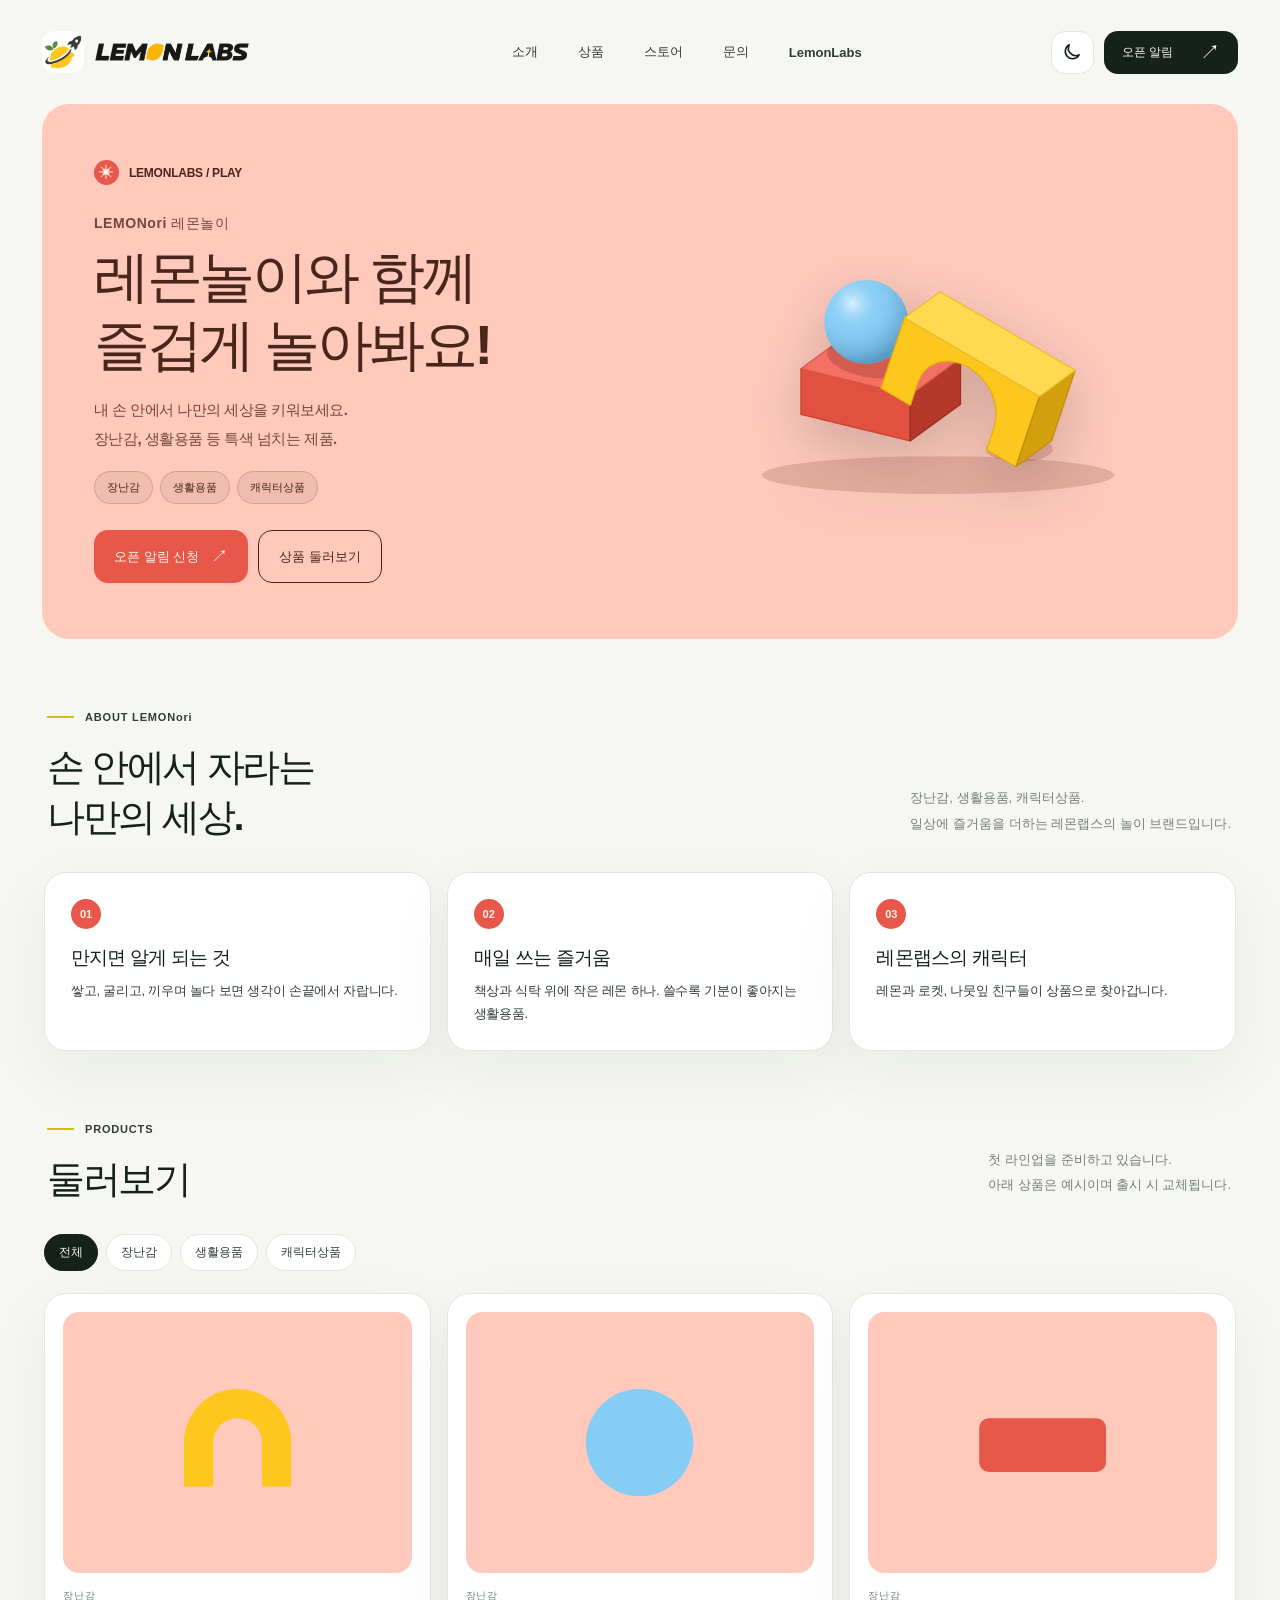
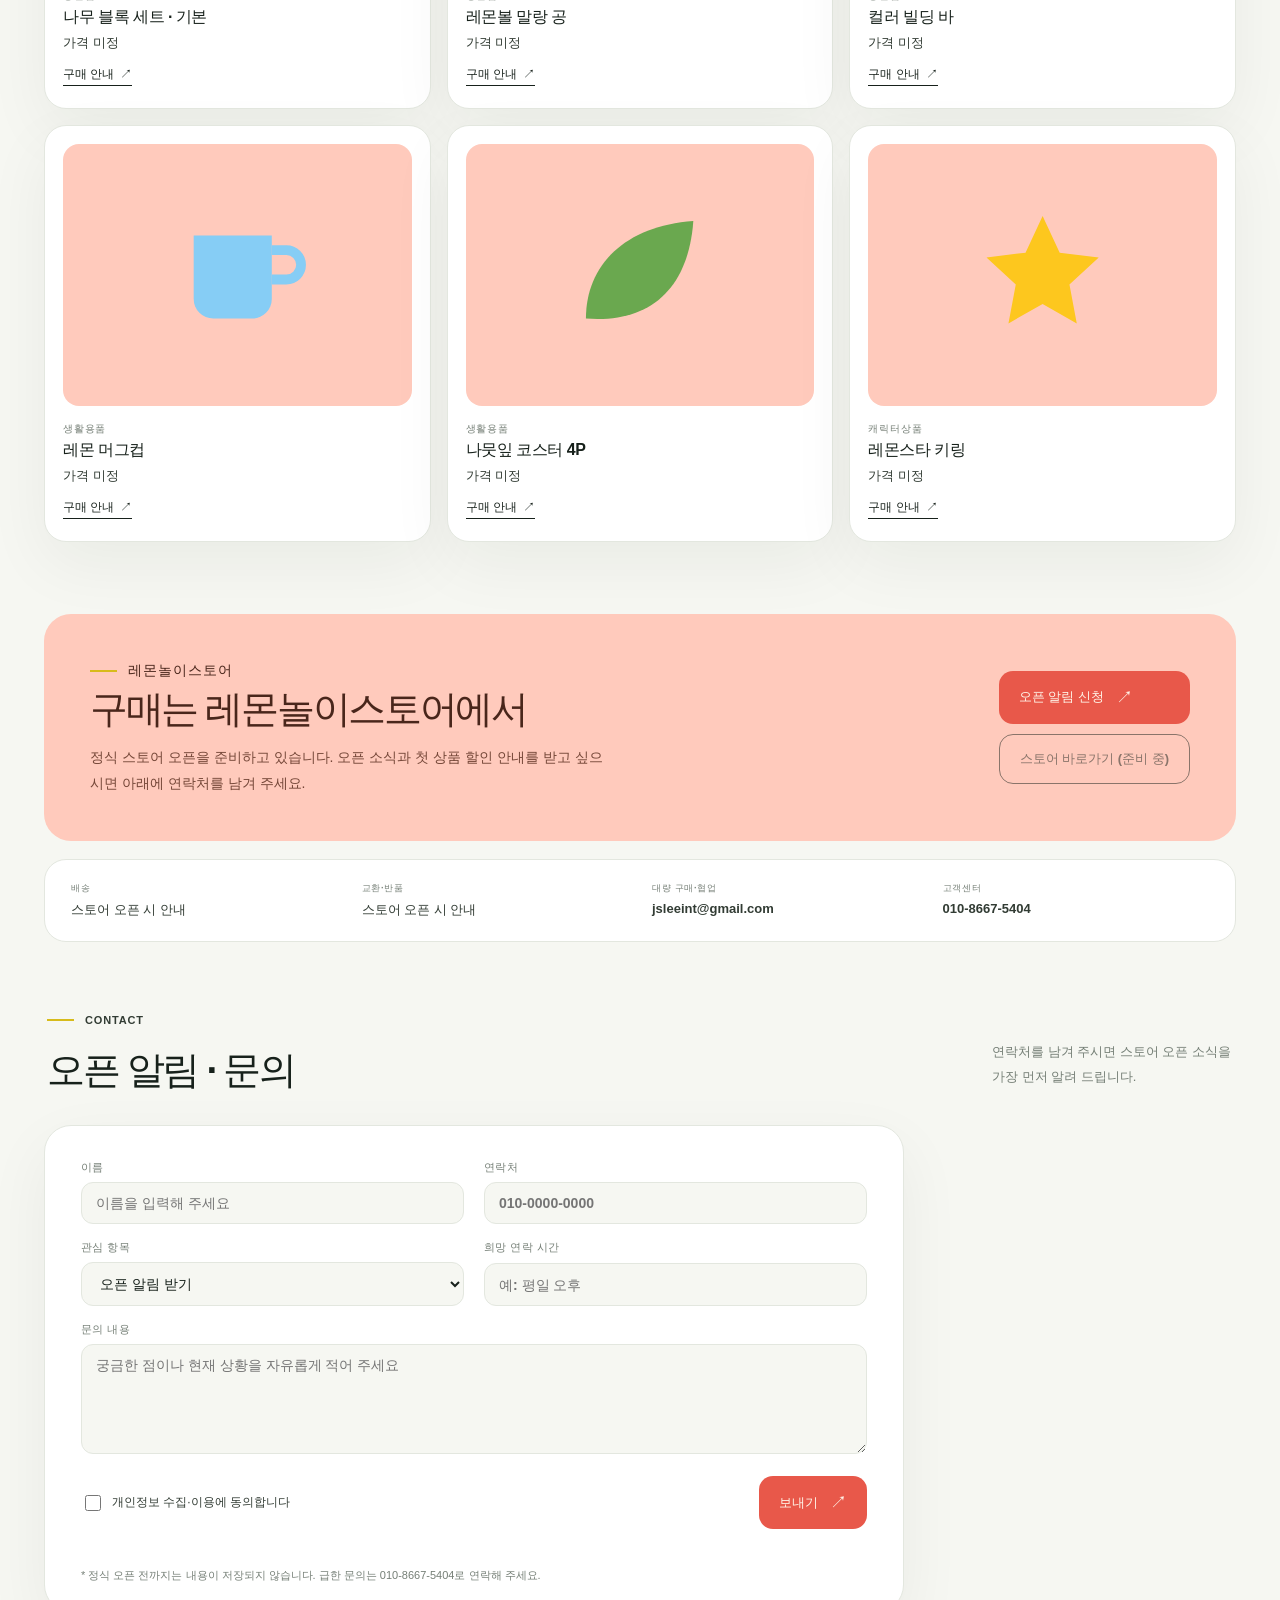
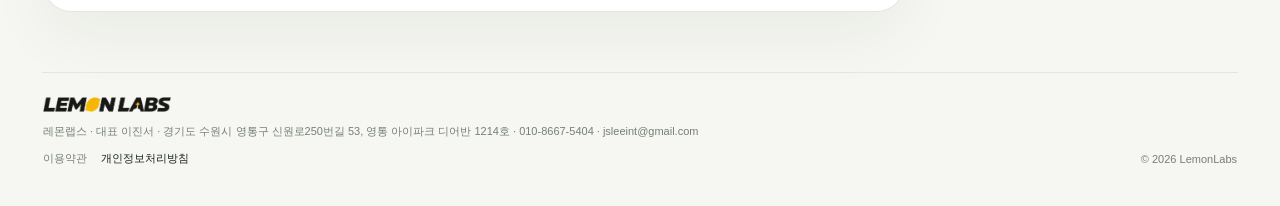
==== lemonori.html @ 1c8a10f9 "Draft: add nAIté, narU, LEMONori brand pages Three brand pages sharing style.css/script.js: programs" ====
<!doctype html>
<html lang="ko">
<head>
  <meta charset="UTF-8">
  <meta name="viewport" content="width=device-width, initial-scale=1">
  <meta name="description" content="LEMONori 레몬놀이. 장난감, 생활용품, 캐릭터상품을 둘러보고 구매하는 레몬랩스의 놀이 브랜드.">
  <meta name="theme-color" content="#f6f7f2">
  <title>LEMONori | 레몬놀이와 함께 즐겁게 놀아봐요!</title>
  <link rel="icon" href="assets/lemon-mark.png" type="image/png">
  <link rel="stylesheet" href="style.css">
  <script src="script.js" defer></script>
</head>
<body class="brand-page brand-lemonori">
  <a class="skip-link" href="#main">본문 바로가기</a>
  <div class="page-shell" id="top">
    <header class="site-header">
      <a class="brand" href="index.html" aria-label="레몬랩스 홈으로">
        <img src="assets/lemon-mark.png" alt="" width="42" height="42">
        <img class="brand-wordmark wordmark-light" src="assets/lemon-wordmark.png" alt="" height="18"><img class="brand-wordmark wordmark-dark" src="assets/lemon-wordmark-dark.png" alt="" height="18">
      </a>
      <nav class="desktop-nav" aria-label="주 메뉴"><a href="#about">소개</a><a href="#products">상품</a><a href="#store">스토어</a><a href="#apply">문의</a><a href="index.html">LemonLabs</a></nav>
      <div class="header-actions">
        <button class="icon-button theme-toggle" type="button" aria-label="다크 모드 켜기" title="테마 전환">
          <svg class="moon-icon" viewBox="0 0 24 24" fill="none" stroke="currentColor" stroke-width="1.9" aria-hidden="true"><path d="M20.6 15.2A8.7 8.7 0 0 1 8.8 3.4a8.8 8.8 0 1 0 11.8 11.8Z" stroke-linejoin="round"/></svg>
          <svg class="sun-icon" viewBox="0 0 24 24" fill="none" stroke="currentColor" stroke-width="1.9" aria-hidden="true"><circle cx="12" cy="12" r="3.8"/><path stroke-linecap="round" d="M12 2v2m0 16v2M4.9 4.9l1.5 1.5m11.2 11.2 1.5 1.5M2 12h2m16 0h2M4.9 19.1l1.5-1.5M17.6 6.4l1.5-1.5"/></svg>
        </button>
        <a class="header-cta" href="#apply">오픈 알림 <span aria-hidden="true">↗&#xFE0E;</span></a>
        <button class="icon-button menu-toggle" type="button" aria-expanded="false" aria-controls="mobile-nav" aria-label="메뉴 열기">
          <svg viewBox="0 0 24 24" fill="none" stroke="currentColor" stroke-width="1.9" stroke-linecap="round" aria-hidden="true"><path d="M4 7h16M4 12h16M4 17h16"/></svg>
        </button>
      </div>
    </header>
    <nav class="mobile-nav" id="mobile-nav" aria-label="모바일 메뉴" hidden><a href="#about">소개 <span>↗&#xFE0E;</span></a><a href="#products">상품 <span>↗&#xFE0E;</span></a><a href="#store">스토어 <span>↗&#xFE0E;</span></a><a href="#apply">문의 <span>↗&#xFE0E;</span></a><a href="index.html">LemonLabs <span>↗&#xFE0E;</span></a></nav>

    <main id="main">
      <section class="brand-hero tile reveal" aria-label="LEMONori 소개">
        <div class="brand-hero-copy">
          <div class="eyebrow"><span class="small-spark" aria-hidden="true">✳&#xFE0E;</span> LEMONLABS / PLAY</div>
          <p class="brand-name">LEMONori 레몬놀이</p>
          <h1>레몬놀이와 함께<br>즐겁게 놀아봐요!</h1>
          <p class="hero-description">내 손 안에서 나만의 세상을 키워보세요.<br>장난감, 생활용품 등 특색 넘치는 제품.</p>
          <div class="hero-tags"><span>장난감</span><span>생활용품</span><span>캐릭터상품</span></div>
          <div class="hero-actions">
            <a class="primary-button" href="#apply">오픈 알림 신청 <span aria-hidden="true">↗&#xFE0E;</span></a>
            <a class="ghost-button" href="#products">상품 둘러보기</a>
          </div>
        </div>
        <div class="brand-art" aria-hidden="true"><svg class="blocks-svg" viewBox="0 0 300 190" aria-hidden="true">
                <defs>
                  <radialGradient id="ballGloss" cx="34%" cy="28%" r="72%"><stop offset="0" stop-color="#ffffff" stop-opacity=".7"/><stop offset=".4" stop-color="#9fd8f8" stop-opacity=".1"/><stop offset="1" stop-color="#1f5f8c" stop-opacity=".45"/></radialGradient>
                </defs>
                <g transform="translate(88.1 98.9) scale(1.5)">
                  <ellipse cx="41.3" cy="46.5" rx="84" ry="9" fill="#7a3a2a" opacity=".2"/>
                  <g class="block block-rect">
                    <polygon points="-24.0,17.6 28.0,30.2 28.0,8.5 -24.0,-4.2" fill="#e2503f" stroke="#c9432f" stroke-width=".6" stroke-linejoin="round"/>
                    <polygon points="52.0,12.7 28.0,30.2 28.0,8.5 52.0,-9.1" fill="#b4392a" stroke="#9c2f22" stroke-width=".6" stroke-linejoin="round"/>
                    <polygon points="0.0,-21.8 52.0,-9.1 28.0,8.5 -24.0,-4.2" fill="#f47063" stroke="#d9574a" stroke-width=".6" stroke-linejoin="round"/>
                  </g>
                  <g class="block block-circle">
                    <ellipse cx="7.1" cy="-8.3" rx="19" ry="8" transform="rotate(12 7.1 -8.3)" fill="#7a2a1c" opacity=".28"/>
                    <circle cx="7.1" cy="-26.4" r="20" fill="#86cdf5"/>
                    <circle cx="7.1" cy="-26.4" r="20" fill="url(#ballGloss)"/>
                  </g>
                  <g class="block block-arch">
                    <ellipse cx="79.9" cy="34.2" rx="16" ry="6" fill="#7a3a2a" opacity=".22"/>
                    <polygon points="14.1,5.1 28.1,13.3 31.8,2.1 31.8,2.1 34.0,-2.1 37.2,-5.2 41.3,-7.2 46.0,-7.8 50.9,-7.0 55.8,-4.9 60.3,-1.5 64.1,2.8 66.9,7.7 68.6,13.0 69.0,18.3 68.1,23.2 64.4,34.4 78.4,42.5 89.6,9.1 25.3,-28.4" fill="#fdc71e" stroke="#e0ad12" stroke-width=".6" stroke-linejoin="round"/>
                    <polygon points="95.4,30.1 78.4,42.5 89.6,9.1 106.6,-3.4" fill="#d49f0c" stroke="#bf8e0a" stroke-width=".6" stroke-linejoin="round"/>
                    <polygon points="42.3,-40.8 106.6,-3.4 89.6,9.1 25.3,-28.4" fill="#ffd94f" stroke="#e8be2c" stroke-width=".6" stroke-linejoin="round"/>
                  </g>
                </g>
              </svg></div>
      </section>

      <section id="about" class="brand-section reveal" aria-labelledby="about-title">
        <div class="section-heading"><div><p class="section-kicker"><span class="kicker-line"></span> ABOUT LEMONori</p><h2 id="about-title">손 안에서 자라는<br>나만의 세상.</h2></div><p class="section-summary">장난감, 생활용품, 캐릭터상품.<br>일상에 즐거움을 더하는 레몬랩스의 놀이 브랜드입니다.</p></div>
        <div class="value-grid">
          <div class="value-card"><span class="value-num">01</span><h3>만지면 알게 되는 것</h3><p>쌓고, 굴리고, 끼우며 놀다 보면 생각이 손끝에서 자랍니다.</p></div>
          <div class="value-card"><span class="value-num">02</span><h3>매일 쓰는 즐거움</h3><p>책상과 식탁 위에 작은 레몬 하나. 쓸수록 기분이 좋아지는 생활용품.</p></div>
          <div class="value-card"><span class="value-num">03</span><h3>레몬랩스의 캐릭터</h3><p>레몬과 로켓, 나뭇잎 친구들이 상품으로 찾아갑니다.</p></div>
        </div>
      </section>

      <section id="products" class="brand-section reveal" aria-labelledby="products-title">
        <div class="section-heading"><div><p class="section-kicker"><span class="kicker-line"></span> PRODUCTS</p><h2 id="products-title">둘러보기</h2></div><p class="section-summary">첫 라인업을 준비하고 있습니다.<br>아래 상품은 예시이며 출시 시 교체됩니다.</p></div>
        <div class="filter-row" role="tablist" aria-label="카테고리">
          <button class="filter-chip is-active" type="button" data-filter="all">전체</button>
          <button class="filter-chip" type="button" data-filter="장난감">장난감</button>
          <button class="filter-chip" type="button" data-filter="생활용품">생활용품</button>
          <button class="filter-chip" type="button" data-filter="캐릭터상품">캐릭터상품</button>
        </div>
        <div class="product-grid">
          <article class="product-card" data-cat="장난감">
            <div class="product-thumb"><svg viewBox="0 0 80 80" aria-hidden="true"><path d="M18 58v-18a22 22 0 0 1 44 0v18h-12v-18a10 10 0 0 0-20 0v18z" fill="#fdc71e"/></svg></div>
            <p class="product-cat">장난감</p>
            <h3>나무 블록 세트 · 기본</h3>
            <p class="product-price">가격 미정</p>
            <a class="text-link" href="#store">구매 안내 <span aria-hidden="true">↗&#xFE0E;</span></a>
          </article><article class="product-card" data-cat="장난감">
            <div class="product-thumb"><svg viewBox="0 0 80 80" aria-hidden="true"><circle cx="40" cy="40" r="22" fill="#86cdf5"/></svg></div>
            <p class="product-cat">장난감</p>
            <h3>레몬볼 말랑 공</h3>
            <p class="product-price">가격 미정</p>
            <a class="text-link" href="#store">구매 안내 <span aria-hidden="true">↗&#xFE0E;</span></a>
          </article><article class="product-card" data-cat="장난감">
            <div class="product-thumb"><svg viewBox="0 0 80 80" aria-hidden="true"><rect x="14" y="30" width="52" height="22" rx="4" fill="#e8584a"/></svg></div>
            <p class="product-cat">장난감</p>
            <h3>컬러 빌딩 바</h3>
            <p class="product-price">가격 미정</p>
            <a class="text-link" href="#store">구매 안내 <span aria-hidden="true">↗&#xFE0E;</span></a>
          </article><article class="product-card" data-cat="생활용품">
            <div class="product-thumb"><svg viewBox="0 0 80 80" aria-hidden="true"><path d="M22 24h32v26a8 8 0 0 1-8 8H30a8 8 0 0 1-8-8z" fill="#86cdf5"/><path d="M54 30h6a6 6 0 0 1 0 12h-6" fill="none" stroke="#86cdf5" stroke-width="4"/></svg></div>
            <p class="product-cat">생활용품</p>
            <h3>레몬 머그컵</h3>
            <p class="product-price">가격 미정</p>
            <a class="text-link" href="#store">구매 안내 <span aria-hidden="true">↗&#xFE0E;</span></a>
          </article><article class="product-card" data-cat="생활용품">
            <div class="product-thumb"><svg viewBox="0 0 80 80" aria-hidden="true"><path d="M18 58C18 36 34 20 62 18c-2 28-18 42-44 40z" fill="#6aa84f"/></svg></div>
            <p class="product-cat">생활용품</p>
            <h3>나뭇잎 코스터 4P</h3>
            <p class="product-price">가격 미정</p>
            <a class="text-link" href="#store">구매 안내 <span aria-hidden="true">↗&#xFE0E;</span></a>
          </article><article class="product-card" data-cat="캐릭터상품">
            <div class="product-thumb"><svg viewBox="0 0 80 80" aria-hidden="true"><path d="M40 16l7 15 16 2-12 11 3 16-14-8-14 8 3-16-12-11 16-2z" fill="#fdc71e"/></svg></div>
            <p class="product-cat">캐릭터상품</p>
            <h3>레몬스타 키링</h3>
            <p class="product-price">가격 미정</p>
            <a class="text-link" href="#store">구매 안내 <span aria-hidden="true">↗&#xFE0E;</span></a>
          </article>
        </div>
      </section>

      <section id="store" class="brand-section store-section reveal" aria-labelledby="store-title">
        <div class="store-card">
          <div>
            <p class="section-kicker"><span class="kicker-line"></span> 레몬놀이스토어</p>
            <h2 id="store-title">구매는 레몬놀이스토어에서</h2>
            <p>정식 스토어 오픈을 준비하고 있습니다. 오픈 소식과 첫 상품 할인 안내를 받고 싶으시면 아래에 연락처를 남겨 주세요.</p>
          </div>
          <div class="store-actions">
            <a class="primary-button" href="#apply">오픈 알림 신청 <span aria-hidden="true">↗&#xFE0E;</span></a>
            <a class="ghost-button is-disabled" href="#store" aria-disabled="true">스토어 바로가기 (준비 중)</a>
          </div>
        </div>
        <dl class="info-grid">
          <div><dt>배송</dt><dd>스토어 오픈 시 안내</dd></div>
          <div><dt>교환·반품</dt><dd>스토어 오픈 시 안내</dd></div>
          <div><dt>대량 구매·협업</dt><dd>jsleeint@gmail.com</dd></div>
          <div><dt>고객센터</dt><dd>010-8667-5404</dd></div>
        </dl>
      </section>

<section id="apply" class="brand-section apply-section reveal" aria-labelledby="apply-title">
        <div class="section-heading"><div><p class="section-kicker"><span class="kicker-line"></span> CONTACT</p><h2 id="apply-title">오픈 알림 · 문의</h2></div><p class="section-summary">연락처를 남겨 주시면 스토어 오픈 소식을<br>가장 먼저 알려 드립니다.</p></div>
        <form class="apply-form" novalidate>
          <div class="form-grid">
            <label><span>이름</span><input type="text" name="name" placeholder="이름을 입력해 주세요" required></label>
            <label><span>연락처</span><input type="tel" name="phone" placeholder="010-0000-0000" required></label>
            <label><span>관심 항목</span><select name="topic"><option>오픈 알림 받기</option><option>장난감 문의</option><option>생활용품 문의</option><option>캐릭터상품 문의</option><option>대량 구매 · 협업</option></select></label>
            <label><span>희망 연락 시간</span><input type="text" name="time" placeholder="예: 평일 오후"></label>
            <label class="form-wide"><span>문의 내용</span><textarea name="message" rows="4" placeholder="궁금한 점이나 현재 상황을 자유롭게 적어 주세요"></textarea></label>
          </div>
          <div class="form-actions">
            <label class="form-check"><input type="checkbox" name="agree" required> <span>개인정보 수집·이용에 동의합니다</span></label>
            <button class="primary-button" type="submit">보내기 <span aria-hidden="true">↗&#xFE0E;</span></button>
          </div>
          <p class="form-note" role="status" aria-live="polite"></p>
          <p class="form-hint">* 정식 오픈 전까지는 내용이 저장되지 않습니다. 급한 문의는 010-8667-5404로 연락해 주세요.</p>
        </form>
      </section>
    </main>

    <footer class="site-footer brand-footer">
      <a class="footer-brand" href="index.html" aria-label="레몬랩스 홈으로"><img class="footer-wordmark wordmark-light" src="assets/lemon-wordmark.png" alt="" height="15"><img class="footer-wordmark wordmark-dark" src="assets/lemon-wordmark-dark.png" alt="" height="15"></a>
      <span class="footer-biz">레몬랩스 · 대표 이진서 · 경기도 수원시 영통구 신원로250번길 53, 영통 아이파크 디어반 1214호 · 010-8667-5404 · jsleeint@gmail.com</span>
      <span class="footer-links"><a href="#">이용약관</a><a href="#"><strong>개인정보처리방침</strong></a></span>
      <span>© <span id="year">2026</span> LemonLabs</span>
    </footer>
  </div>
</body>
</html>
---- style.css ----
/*
 * LEMONLABS // Bento landing page
 * Edit these variables to change the brand palette globally.
 * Primary yellow: #F8E548 (design proposal, not an official color specification)
 */
:root {
  color-scheme: light;
  --page: #f6f7f2;
  --tile: #ffffff;
  --ink: #17211b;
  --ink-soft: #323c34;
  --muted: #757f76;
  --border: #e3e7df;
  --accent: #f8e548;
  --soft: #eef0e9;
  --shadow: 0 22px 65px rgba(20, 31, 23, .055);
  --radius: 27px;
  font-synthesis: none;
}
:root[data-theme="dark"] {
  color-scheme: dark;
  --page: #131813;
  --tile: #202820;
  --ink: #f4f6ec;
  --ink-soft: #d6dfd1;
  --muted: #acbaaa;
  --border: #394338;
  --soft: #253025;
  --shadow: 0 22px 65px rgba(0, 0, 0, .15);
}
*, *::before, *::after { box-sizing: border-box; }
html { scroll-behavior: smooth; scroll-padding-top: 96px; }
body { margin: 0; min-width: 320px; background: var(--page); color: var(--ink); font-family: "Pretendard Variable", "Pretendard", "Noto Sans KR", "Apple SD Gothic Neo", "Malgun Gothic", sans-serif; -webkit-font-smoothing: antialiased; transition: background .28s ease, color .28s ease; }
a { color: inherit; text-decoration: none; }
button { font: inherit; cursor: pointer; }
button, a { -webkit-tap-highlight-color: transparent; }
button:focus-visible, a:focus-visible { outline: 3px solid #5193ea; outline-offset: 4px; }
::selection { background: var(--accent); color: #111; }
[hidden] { display: none !important; }
.skip-link { position: fixed; z-index: 300; top: 10px; left: 10px; transform: translateY(-150%); border-radius: 12px; padding: 12px 17px; background: #111; color: #fff; }
.skip-link:focus { transform: none; }
.page-shell { max-width: 1310px; margin: auto; padding: 0 42px; }

/* Header */
.site-header { height: 104px; display: flex; align-items: center; justify-content: space-between; gap: 24px; }
.brand { display: flex; align-items: center; gap: 11px; font-size: 21px; font-weight: 900; letter-spacing: -.065em; white-space: nowrap; }
.brand img { display: block; border-radius: 13px; }
.brand-light { font-weight: 500; }
.brand .brand-wordmark { height: 18px; width: auto; border-radius: 0; }
.wordmark-dark, .brand .wordmark-dark { display: none; }
:root[data-theme="dark"] .wordmark-dark, :root[data-theme="dark"] .brand .wordmark-dark { display: block; }
:root[data-theme="dark"] .wordmark-light, :root[data-theme="dark"] .brand .wordmark-light { display: none; }
.brand-dot, .footer-brand span { color: #e5c900; }
.desktop-nav { display: flex; align-items: center; gap: 40px; margin-left: 74px; }
.desktop-nav a { color: var(--ink-soft); font-size: 13px; font-weight: 650; transition: opacity .2s; }
.desktop-nav a:hover { opacity: .48; }
.header-actions { display: flex; align-items: center; gap: 10px; }
.icon-button { width: 43px; height: 43px; padding: 10px; border: 1px solid var(--border); border-radius: 14px; background: var(--tile); color: var(--ink); display: inline-flex; align-items: center; justify-content: center; transition: transform .2s, background .2s; }
.icon-button:hover { transform: translateY(-2px); }
.icon-button svg { width: 20px; height: 20px; }
.sun-icon { display: none; }
:root[data-theme="dark"] .sun-icon { display: block; }
:root[data-theme="dark"] .moon-icon { display: none; }
.header-cta { height: 43px; border-radius: 14px; background: var(--ink); color: var(--page); display: inline-flex; align-items: center; justify-content: center; gap: 27px; font-size: 12px; font-weight: 750; padding: 0 18px; transition: transform .2s; }
.header-cta:hover { transform: translateY(-2px); }
.header-cta span { font-size: 20px; font-weight: 400; }
.menu-toggle { display: none; }
.mobile-nav { padding: 10px 15px 20px; margin: -7px 0 14px; border-radius: 20px; border: 1px solid var(--border); background: var(--tile); box-shadow: var(--shadow); }
.mobile-nav a { display: flex; justify-content: space-between; padding: 13px 8px; font-weight: 800; border-bottom: 1px solid var(--border); }
.mobile-nav a:last-child { border-bottom: 0; }

/* Hero tiles */
.hero-grid { display: grid; grid-template-columns: minmax(0, 1.43fr) minmax(0, 1fr); gap: 17px; }
.tile { border-radius: var(--radius); overflow: hidden; min-width: 0; min-height: 490px; position: relative; }
.hero-copy { background: var(--tile); padding: 49px 48px 37px; display: flex; flex-direction: column; border: 1px solid var(--border); box-shadow: var(--shadow); }
.eyebrow { font-size: 12px; font-weight: 900; letter-spacing: -.02em; color: var(--ink); display: flex; align-items: center; gap: 10px; }
.small-spark { display: inline-flex; width: 25px; height: 25px; align-items: center; justify-content: center; border-radius: 50%; background: #17211b; color: #f8e548; font-size: 15px; letter-spacing: 0; }
.hero-copy h1 { font-size: clamp(50px, 5.6vw, 80px); line-height: 1.24; letter-spacing: -.082em; margin: 37px 0 17px; font-weight: 900; white-space: nowrap; }
.marker-text { position: relative; z-index: 1; white-space: nowrap; }
.marker-text::after { content: ""; position: absolute; left: -2px; right: 0; bottom: 4px; height: .27em; background: var(--accent); border-radius: 10px; transform: rotate(-1.5deg); z-index: -1; }
.period { color: #fdc71e; }
.hero-l { color: #fdc71e; }
.hero-description { color: var(--muted); font-weight: 550; letter-spacing: -.035em; line-height: 1.9; font-size: 15px; max-width: 425px; margin: 0; }
.hero-tags { display: flex; flex-wrap: wrap; gap: 7px; margin-top: 18px; }
.hero-tags span { border: 1px solid var(--border); border-radius: 18px; padding: 8px 12px; font-size: 11px; font-weight: 750; color: var(--ink-soft); background: var(--soft); }
.hero-bottom { margin-top: auto; display: flex; align-items: flex-end; justify-content: space-between; gap: 10px; padding-top: 23px; }
.round-link { display: flex; align-items: center; gap: 13px; width: max-content; font-size: 13px; font-weight: 850; letter-spacing: -.035em; }
.round-link-circle { width: 51px; height: 51px; background: var(--ink); color: var(--page); border-radius: 50%; display: grid; place-items: center; font-size: 25px; font-weight: 400; transition: transform .25s, background .25s; }
.round-link:hover .round-link-circle { transform: rotate(-42deg); background: #8caa64; }
.micro-copy { color: var(--muted); font-size: 9px; letter-spacing: .08em; line-height: 1.6; text-align: right; font-weight: 750; }
.micro-line { width: 31px; height: 2px; background: var(--accent); display: block; margin: 0 0 9px auto; }
.hero-index { position: absolute; top: 50px; right: 47px; color: var(--muted); font-size: 10px; font-weight: 700; letter-spacing: .08em; }

.hero-art { background: #f8e548; color: #1b251c; padding: 34px 32px 30px; display: flex; flex-direction: column; }
.art-top, .art-bottom { display: flex; justify-content: space-between; align-items: center; z-index: 4; font-size: 12px; font-weight: 900; letter-spacing: -.02em; }
.art-bottom span:last-child { font-size: 9px; letter-spacing: .08em; }
.orbit-tiny { font-size: 25px; line-height: 1; }
.hero-illustration { position: relative; flex: 1; min-height: 325px; display: grid; place-items: center; }
.lemon-scene { width: min(100%, 440px); height: auto; display: block; overflow: visible; position: relative; z-index: 2; }
.orbit-ring { fill: none; stroke: #8d978f; stroke-width: 4.5; stroke-dasharray: 50 50; }
.orbit-back { stroke-dashoffset: -50; stroke: #b9c1ba; }
.orbit-front { stroke-dashoffset: 0; }
.rocket { offset-path: path("M 170 0 A 170 40 0 1 0 -170 0 A 170 40 0 1 0 170 0"); offset-rotate: auto; offset-distance: 12%; animation: orbitFly 4.7s linear infinite; }
.rocket-front { animation: orbitFly 4.7s linear infinite, showFront 4.7s step-end infinite; }
.rocket-back { animation: orbitFly 4.7s linear infinite, showBack 4.7s step-end infinite; }
.rocket-body { fill: #2b3330; }
.fin { fill: #1c2321; }
.rocket-window { fill: #fffbe6; stroke: #2b3330; stroke-width: 1.4; }
.flame { fill: #ff8a3d; animation: flameFlicker .22s ease-in-out infinite alternate; }
.leaf { animation: leafSway 4.5s ease-in-out infinite; transform-box: fill-box; transform-origin: 0% 50%; }
.leaf-two { animation-delay: -2s; }
.lemon-float { animation: lemonBreathe 5s ease-in-out infinite; }
@keyframes orbitFly { 0% { offset-distance: 0%; animation-timing-function: cubic-bezier(.5,.15,.5,.85); } 50% { offset-distance: 50%; animation-timing-function: cubic-bezier(.5,.15,.5,.85); } 100% { offset-distance: 100%; } }
@keyframes showFront { 0% { opacity: 0; } 50% { opacity: 1; } 100% { opacity: 0; } }
@keyframes showBack { 0% { opacity: 1; } 50% { opacity: 0; } 100% { opacity: 1; } }
@keyframes flameFlicker { from { opacity: .55; } to { opacity: 1; } }
@keyframes leafSway { 0%, 100% { rotate: 0deg; } 50% { rotate: -5deg; } }
@keyframes lemonBreathe { 0%, 100% { translate: 0 0; } 50% { translate: 0 -6px; } }
.orb { display: block; position: absolute; z-index: 3; width: 13px; height: 13px; border-radius: 50%; background: #263c28; }
.orb-a { top: 14%; left: 18%; }
.orb-b { right: 10%; bottom: 24%; width: 21px; height: 21px; background: #fff9b5; border: 1px solid #ac9626; }
.orb-c { bottom: 19%; left: 20%; width: 8px; height: 8px; }
.floating-label { position: absolute; z-index: 3; background: rgba(255,255,232,.85); backdrop-filter: blur(8px); border: 1px solid rgba(255,255,255,.65); border-radius: 9px; padding: 10px 14px; font-size: 12px; font-weight: 900; letter-spacing: .01em; box-shadow: 0 8px 20px rgba(81,69,0,.09); }
.floating-label { display: inline-flex; align-items: center; gap: 6px; padding-left: 11px; }
.floating-label .step-leaf, .floating-label .step-cap, .floating-label .step-store { width: 17px; height: 17px; background: transparent; box-shadow: none; }
.floating-label .step-leaf svg, .floating-label .step-cap svg, .floating-label .step-store svg { width: 17px; height: 17px; }
.floating-label .step-cap polygon { fill: #1b2344; }
.floating-label .step-cap path:first-of-type { fill: #4a5fb8; }
a.floating-label { color: inherit; cursor: pointer; transition: transform .2s, box-shadow .2s; }
a.floating-label:hover { box-shadow: 0 12px 26px rgba(81,69,0,.16); }
.floating-label-top:hover { transform: rotate(-9deg) translateY(-3px); }
.floating-label-mid:hover { transform: rotate(7deg) translateY(-3px); }
.floating-label-bottom:hover { transform: rotate(-6deg) translateY(-3px); }
.floating-label-top { left: 7%; top: 19%; transform: rotate(-9deg); }
.floating-label-mid { right: 5%; top: 22%; transform: rotate(7deg); }
.floating-label-bottom { left: 3%; bottom: 13%; transform: rotate(-6deg); }

/* Section headings */
.projects-section { margin-top: 98px; }
.section-heading { display: flex; justify-content: space-between; align-items: flex-end; gap: 28px; margin: 0 3px 27px; }
.section-kicker { display: flex; align-items: center; gap: 11px; font-size: 11px; font-weight: 850; letter-spacing: .075em; margin: 0 0 19px; color: var(--ink-soft); }
.kicker-line { width: 27px; height: 2px; background: #d7bb1b; }
.section-heading h2 { margin: 0; font-size: clamp(32px, 3.4vw, 44px); line-height: 1.35; font-weight: 900; letter-spacing: -.073em; }
.section-summary { font-size: 13px; line-height: 1.95; color: var(--muted); margin: 0 2px 6px; }

/* Bento grid */
.bento-grid { display: grid; grid-template-columns: repeat(20, minmax(0, 1fr)); grid-auto-flow: row; gap: 17px; }
.project-card { position: relative; min-height: 424px; overflow: hidden; border-radius: var(--radius); padding: 27px 27px 24px; display: flex; flex-direction: column; isolation: isolate; transition: transform .25s, box-shadow .25s; }
.project-card:hover { transform: translateY(-4px); box-shadow: 0 18px 38px rgba(20,29,21,.13); }
.card-top { display: flex; align-items: center; justify-content: space-between; gap: 10px; position: relative; z-index: 2; }
.card-number { font-size: 9px; letter-spacing: .09em; font-weight: 850; }
.status-pill { font-size: 9px; letter-spacing: .025em; display: flex; align-items: center; gap: 7px; padding: 8px 10px; border-radius: 30px; color: #cbded2; background: rgba(255,255,255,.10); }
.status-dot { width: 6px; height: 6px; border-radius: 50%; background: #b9f1a7; box-shadow: 0 0 9px #b9f1a7; }
.card-eyebrow { display: inline-flex; align-items: center; gap: 8px; margin: 0 0 14px; padding: 8px 14px; border-radius: 999px; background: #f8e548; color: #17211b; font-size: 17px; line-height: 1; letter-spacing: -.03em; font-weight: 900; box-shadow: 0 8px 18px rgba(23,33,27,.14); }
.project-card h3 { margin: 0 0 10px; font-size: clamp(25px, 2.15vw, 31px); line-height: 1.31; letter-spacing: -.071em; font-weight: 900; }
.project-card p:not(.card-eyebrow) { line-height: 1.75; letter-spacing: -.025em; font-size: 12px; margin: 0; max-width: 330px; }
.card-open { border: 0; background: transparent; padding: 0; color: inherit; width: 100%; margin-top: auto; display: flex; justify-content: space-between; align-items: center; font-weight: 800; font-size: 11px; position: relative; z-index: 5; text-align: left; }
.arrow-circle { width: 37px; height: 37px; border-radius: 50%; display: grid; place-items: center; font-size: 19px; border: 1px solid currentColor; opacity: .87; transition: transform .2s, background .2s, color .2s; }
.card-open:hover .arrow-circle { transform: rotate(45deg); background: #fff; color: #111; }

.card-ai { grid-column: span 8; min-height: 480px; background: #16231f; color: #f2f8ef; }
.card-ai::before { content: ""; position: absolute; width: 480px; height: 290px; background: radial-gradient(ellipse,rgba(92,147,114,.18),transparent 65%); bottom: -90px; right: -130px; z-index: -1; }
.ai-card-content { margin-top: 31px; position: relative; z-index: 3; }
.card-ai p:not(.card-eyebrow) { color: #becfc4; max-width: 240px; }
.rings-steps { position: relative; z-index: 4; margin: 22px 0 14px; display: flex; flex-direction: column; gap: 8px; width: max-content; }
.steps-caption { font-size: 9px; letter-spacing: .08em; font-weight: 850; color: #9fbaa5; }
.step-list { list-style: none; margin: 0; padding: 0; display: flex; flex-direction: column; gap: 6px; }
.step { display: flex; align-items: center; gap: 9px; padding: 6px 12px 6px 6px; border-radius: 30px; background: #22332b; border: 1px solid rgba(255,255,255,.1); font-size: 11px; font-weight: 800; color: #e6efe3; width: max-content; }
a.step { text-decoration: none; cursor: pointer; transition: transform .2s, box-shadow .2s, filter .2s; }
a.step:hover { transform: translateY(-2px); box-shadow: 0 8px 18px rgba(0,0,0,.16); filter: brightness(1.04); }
.step-ring { width: 24px; height: 24px; border-radius: 50%; display: grid; place-items: center; font-size: 8px; font-weight: 900; color: #3a2212; background: repeating-radial-gradient(circle at 42% 42%, #f0d8a9 0 2px, #c79757 2px 3.6px); box-shadow: inset -1px -1px 2px rgba(58,34,18,.5); }
.step.is-now { background: #f8e548; color: #17211b; border-color: #f8e548; }
.step.is-now .step-ring { background: #17211b; color: #f8e548; box-shadow: none; }
.step em { font-style: normal; font-size: 8px; letter-spacing: .1em; margin-left: 2px; }
.talk-visual { position: absolute; width: 285px; right: 0; bottom: 56px; z-index: 1; pointer-events: none; }
.talk-svg { width: 100%; height: auto; display: block; filter: drop-shadow(0 18px 30px rgba(0,0,0,.35)); }
.hand-gesture { transform-box: view-box; transform-origin: 112px 222px; animation: gesture 1.6s ease-in-out infinite; }
.mouth { transform-box: fill-box; transform-origin: center top; animation: talk .32s ease-in-out infinite alternate; }
.robot-arm { animation: chalkWrite 1.1s ease-in-out infinite; }
.robot-eye { transform-box: fill-box; transform-origin: center; animation: blink 4.2s infinite; }
.robot-light { animation: lightPulse 1.6s ease-in-out infinite alternate; }
.light-two { animation-delay: -.8s; }
.laugh-mark { animation: laughBlink 1.1s steps(1, end) infinite; }
.laugh-two { animation-delay: -.55s; }
@keyframes gesture { 0%, 100% { rotate: 0deg; } 50% { rotate: -6deg; } }
@keyframes talk { from { scale: 1 .3; } to { scale: 1 1; } }
@keyframes chalkWrite { 0%, 100% { translate: 0 0; } 25% { translate: 2px 1px; } 50% { translate: 0 2px; } 75% { translate: -2px 1px; } }
@keyframes blink { 0%, 92%, 100% { scale: 1 1; } 95% { scale: 1 .12; } }
@keyframes lightPulse { from { opacity: .35; } to { opacity: 1; } }
@keyframes laughBlink { 0%, 100% { opacity: 1; } 50% { opacity: 0; } }

.card-studio { grid-column: span 6; background: #dfe4ff; color: #1b2344; }
.card-small-icon { font-size: 24px; line-height: .5; }
.studio-art { height: 177px; position: relative; flex: none; margin: 2px -12px 0; }
.studio-scene { position: absolute; top: 2px; left: 50%; width: 200px; height: 170px; transform: translateX(-50%); overflow: visible; filter: drop-shadow(10px 14px 16px rgba(58,71,130,.22)); }
.cap { animation: capFloat 4.5s ease-in-out infinite; }
.tassel { transform-box: fill-box; transform-origin: 100% 0%; animation: tasselSway 3s ease-in-out infinite; }
@keyframes capFloat { 0%, 100% { translate: 0 0; } 50% { translate: 0 -5px; } }
@keyframes tasselSway { 0%, 100% { rotate: -4deg; } 50% { rotate: 5deg; } }
.studio-star { position: absolute; color: #3a4b92; }
.star-one { font-size: 33px; top: 22px; left: 11%; }
.star-two { font-size: 21px; right: 9%; bottom: 26px; }
.studio-sticker { position: absolute; left: 2%; bottom: 13px; background: #f9f8e9; border: 1px solid #333d70; transform: rotate(-13deg); padding: 8px 12px; font-size: 9px; line-height: 1.35; font-weight: 950; letter-spacing: -.04em; }
.studio-content { margin-top: auto; }
.card-studio p:not(.card-eyebrow) { color: #4f5c8a; }
.card-studio .card-open { padding-top: 19px; margin-top: auto; }
.card-studio .rings-steps { margin: 12px 0 4px; }
.card-studio .steps-caption { color: #4f5c8a; }
.card-studio .step { background: #fff; color: #1b2344; border-color: rgba(27,35,68,.12); }
.step-leaf { width: 24px; height: 24px; border-radius: 50%; background: #2f4a3b; display: grid; place-items: center; flex: none; }
.step-leaf svg { width: 17px; height: 17px; display: block; }
.step-cap { width: 24px; height: 24px; border-radius: 50%; background: #1b2344; display: grid; place-items: center; flex: none; }
.step-cap svg { width: 17px; height: 17px; display: block; }
.card-studio .step-ring { background: repeating-radial-gradient(circle at 42% 42%, #eef1ff 0 2px, #5c76db 2px 3.6px); color: #1b2344; box-shadow: inset -1px -1px 2px rgba(27,35,68,.35); }
.card-studio h3 { font-size: 26px; }

.card-party { grid-column: span 6; background: #ffcabc; color: #49261b; }
.asterisk-symbol { font-size: 25px; line-height: .7; }
.party-art { height: 181px; position: relative; flex: none; }
.blocks-svg { position: absolute; top: -4px; left: 50%; width: 300px; height: 190px; transform: translateX(-50%); overflow: visible; filter: drop-shadow(8px 12px 14px rgba(122,58,42,.22)); }
.block-circle { animation: blockBob 3.2s ease-in-out infinite; }
.block-arch { animation: blockBob 3.9s ease-in-out infinite -1.3s; }
.block-rect { animation: blockBob 4.6s ease-in-out infinite -2.6s; }
@keyframes blockBob { 0%, 100% { translate: 0 0; } 50% { translate: 0 -6px; } }
.party-spark { position: absolute; font-size: 27px; }
.p-one { top: 8px; right: 5px; }
.p-two { bottom: 16px; left: 6px; font-size: 20px; }
.party-content { margin-top: auto; }
.card-party h3 { font-size: 26px; }
.card-party p:not(.card-eyebrow) { color: #754738; }
.card-party .card-open { padding-top: 19px; margin-top: auto; }
.card-party .rings-steps { margin: 12px 0 4px; }
.card-party .step { background: #fff; color: #49261b; border-color: rgba(73,38,27,.12); }
.step-store { width: 24px; height: 24px; border-radius: 50%; background: #49261b; display: grid; place-items: center; flex: none; }
.step-store svg { width: 16px; height: 16px; display: block; }

.card-lab { grid-column: span 20; min-height: 273px; padding: 29px 36px; background: #e7f0df; color: #1a3123; display: grid; grid-template-columns: 1fr 1fr; }
.lab-copy { position: relative; z-index: 2; }
.card-lab .card-number { display: block; }
.card-lab .card-eyebrow { margin-top: 22px; }
.card-lab h3 { font-size: 31px; }
.card-lab p:not(.card-eyebrow) { color: #526957; max-width: 390px; }
.lab-open { width: 200px; margin-top: 17px; }
.lab-open .arrow-circle { width: 34px; height: 34px; }
.lab-visual { position: relative; min-width: 0; }
.lab-ring { position: absolute; width: 330px; height: 330px; border-radius: 50%; border: 1px solid rgba(48,91,56,.26); top: 50%; left: 51%; transform: translate(-50%, -50%) rotate(-33deg); }
.ring-one { width: 380px; height: 170px; }
.ring-two { width: 235px; height: 235px; }
.lab-center { z-index: 2; position: absolute; top: 50%; left: 50%; transform: translate(-50%, -50%) rotate(-11deg); font-size: 63px; line-height: .79; font-weight: 1000; letter-spacing: -.07em; text-align: center; }
.lab-center span { color: #84b375; }
.lab-asterisk { position: absolute; top: 20px; left: 9%; font-size: 29px; color: #89b379; }

/* Philosophy + CTA */
.approach-section { margin-top: 85px; padding: 50px 2px 69px; border-bottom: 1px solid var(--border); display: flex; align-items: end; justify-content: space-between; gap: 55px; }
.approach-main .section-kicker { margin-bottom: 20px; }
.approach-main h2 { font-size: clamp(58px, 8vw, 114px); line-height: .94; letter-spacing: -.093em; margin: 0; font-weight: 950; }
.approach-main h2 span { color: #b9c2b6; }
:root[data-theme="dark"] .approach-main h2 span { color: #5e765f; }
.approach-aside { max-width: 295px; padding-bottom: 3px; }
.approach-aside p { color: var(--muted); line-height: 1.9; font-size: 14px; margin: 0 0 25px; }
.principles { display: flex; flex-wrap: wrap; gap: 7px; }
.principles span { border: 1px solid var(--border); border-radius: 18px; padding: 9px 11px; font-size: 10px; font-weight: 700; color: var(--ink-soft); }
.contact-section { padding: 86px 47px; margin: 55px 0 45px; border-radius: var(--radius); background: #fdc71e; color: #17211b; display: flex; align-items: end; justify-content: space-between; gap: 30px; }
.contact-section .section-kicker { color: #4c512c; font-size: 10px; }
.contact-section h2 { margin: 0 0 16px; font-size: clamp(34px, 4vw, 52px); font-weight: 900; line-height: 1.25; letter-spacing: -.077em; }
.contact-section p { margin: 0; font-size: 13px; color: #54573b; }
.contact-side { flex: none; width: 218px; }
.contact-button { width: 100%; color: #fff; background: #18231b; border: 0; border-radius: 16px; padding: 19px 18px; display: flex; align-items: center; justify-content: space-between; font-weight: 800; font-size: 13px; transition: transform .2s; }
.contact-button:hover { transform: translateY(-3px); }
.contact-button span:last-child { font-size: 20px; font-weight: 400; }
.contact-hint { display: block; font-size: 9px; line-height: 1.55; color: #6c6a33; margin-top: 13px; }
.biz-info { border-top: 1px solid var(--border); margin: 0 0 8px; padding: 30px 2px 28px; display: grid; gap: 22px; }
.biz-head { display: flex; justify-content: space-between; align-items: center; gap: 16px; flex-wrap: wrap; }
.biz-head .section-kicker { margin: 0; }
.biz-links { display: flex; flex-wrap: wrap; gap: 18px; font-size: 11px; font-weight: 700; color: var(--ink-soft); }
.biz-links a { transition: opacity .2s; }
.biz-links a:hover { opacity: .55; }
.biz-links strong { font-weight: 850; color: var(--ink); }
.biz-grid { margin: 0; display: grid; grid-template-columns: repeat(6, minmax(0, 1fr)); gap: 16px 24px; }
.biz-wide { grid-column: span 2; }
.biz-grid > div { min-width: 0; }
.biz-grid dt { font-size: 9px; letter-spacing: .08em; font-weight: 800; color: var(--muted); margin-bottom: 6px; }
.biz-grid dd { margin: 0; font-size: 12px; font-weight: 600; letter-spacing: -.02em; color: var(--ink-soft); overflow-wrap: anywhere; }
.site-footer { display: flex; align-items: center; justify-content: space-between; gap: 15px; padding: 0 1px 40px; font-size: 11px; color: var(--muted); }
.footer-brand { font-size: 17px; font-weight: 950; letter-spacing: -.07em; color: var(--ink); }
.footer-brand { display: inline-flex; align-items: center; }
.footer-wordmark { height: 15px; width: auto; }
.back-top { color: var(--ink); font-weight: 800; }

/* Native accessible modal */
.info-dialog { position: fixed; width: min(480px, calc(100% - 32px)); max-height: calc(100vh - 40px); padding: 0; border: none; border-radius: 25px; background: var(--tile); color: var(--ink); box-shadow: 0 30px 80px rgba(0, 0, 0, .27); }
.info-dialog::backdrop { background: rgba(12, 24, 18, .62); backdrop-filter: blur(5px); }
.dialog-inner { padding: 42px 36px 30px; }
.dialog-close { position: absolute; top: 21px; right: 24px; width: 32px; height: 32px; border-radius: 50%; border: 1px solid var(--border); color: var(--ink); background: var(--soft); }
.dialog-kicker { font-size: 11px; letter-spacing: .1em; font-weight: 850; color: var(--muted); }
.info-dialog h2 { font-size: 35px; letter-spacing: -.07em; margin: 15px 0 15px; }
.info-dialog p { font-size: 14px; line-height: 1.9; color: var(--ink-soft); }
.dialog-meta { margin: 24px 0; padding: 16px 0; border-top: 1px solid var(--border); border-bottom: 1px solid var(--border); display: flex; flex-direction: column; gap: 8px; }
.dialog-meta>span { color: var(--muted); font-size: 10px; font-weight: 800; letter-spacing: .07em; }
.dialog-meta>strong { font-size: 13px; }
.info-dialog .dialog-note { font-size: 11px; color: var(--muted); }
.dialog-confirm { display: flex; justify-content: space-between; width: 100%; align-items: center; margin-top: 24px; padding: 15px 18px; border: none; border-radius: 13px; background: var(--accent); color: #1d261b; font-weight: 850; }
.info-dialog code { font-size: 12px; background: var(--soft); padding: 2px 6px; border-radius: 4px; }

/* Scroll reveal; progressive enhancement avoids invisible content without JS. */
.reveal { opacity: 1; }
body:has(.reveal.is-visible) .reveal:not(.is-visible) { opacity: 0; transform: translateY(17px); }
.reveal.is-visible { opacity: 1; transform: translateY(0); transition: opacity .75s ease, transform .75s ease; }

/* Responsive layouts */
@media (max-width: 1180px) {
  .page-shell { padding: 0 27px; }
  .desktop-nav { margin-left: 18px; gap: 27px; }
  .hero-copy { padding: 44px 36px 33px; }
  .hero-copy h1 { font-size: clamp(44px, 5.4vw, 68px); }
  .hero-index { right: 34px; }
  .talk-visual { width: 250px; right: -6px; bottom: 56px; }
  .card-ai .ai-card-content { max-width: 300px; }
  .blocks-svg { width: 270px; height: 171px; }
  .studio-scene { width: 180px; height: 160px; }
  .studio-sticker { left: -8%; }
}
@media (max-width: 960px) {
  .hero-grid { grid-template-columns: minmax(0, 1.1fr) minmax(0, 1fr); }
  .hero-copy h1 { font-size: clamp(38px, 5.4vw, 56px); margin-top: 50px; }
  .hero-description { font-size: 13px; }
  .hero-art { padding: 28px 23px; }
  .tile { min-height: 440px; }
  .floating-label-top { left: 4%; }
  .floating-label-mid { right: -8%; }
  .floating-label-bottom { left: 0; }
  .card-ai { grid-column: span 8; }
  .card-studio { grid-column: span 6; }
  .card-party { grid-column: span 6; }
  .project-card { padding: 23px 20px; }
  .project-card h3 { font-size: 24px; }
  .card-studio h3, .card-party h3 { font-size: 22px; }
  .card-studio .studio-art, .card-party .party-art { margin-left: -8px; margin-right: -8px; }
  .card-number { font-size: 8px; }
  .status-pill { font-size: 8px; }
}
@media (max-width: 760px) {
  html { scroll-padding-top: 65px; }
  .page-shell { padding: 0 18px; }
  .site-header { height: 80px; }
  .brand { font-size: 19px; }
  .brand img { width: 38px; height: 38px; }
  .desktop-nav, .header-cta { display: none; }
  .menu-toggle { display: inline-flex; }
  .hero-grid { grid-template-columns: 1fr; gap: 12px; }
  .tile { min-height: 425px; border-radius: 24px; }
  .hero-copy { min-height: 430px; padding: 33px 29px 29px; }
  .hero-copy h1 { font-size: clamp(44px, 9.6vw, 70px); margin: 41px 0 20px; }
  .hero-description { font-size: 14px; }
  .hero-index { top: 36px; right: 28px; }
  .hero-art { min-height: 390px; }
  .hero-illustration { min-height: 270px; }
  .projects-section { margin-top: 74px; }
  .section-heading { align-items: flex-start; flex-direction: column; gap: 13px; }
  .section-heading h2 { font-size: clamp(32px, 7vw, 43px); }
  .section-summary { font-size: 12px; }
  .bento-grid { gap: 12px; }
  .card-ai { grid-column: span 20; }
  .card-studio, .card-party { grid-column: span 10; }
  .card-lab { grid-column: span 20; }
  .project-card { border-radius: 24px; }
  .card-studio, .card-party { min-height: 410px; }
  .card-studio h3, .card-party h3 { font-size: clamp(21px, 4vw, 27px); }
  .talk-visual { width: 300px; right: 0; }
  .approach-section { align-items: flex-start; flex-direction: column; gap: 24px; }
  .approach-main h2 { font-size: clamp(65px, 12vw, 100px); }
  .contact-section { margin-top: 30px; padding: 43px 30px; flex-direction: column; align-items: stretch; }
  .contact-side { width: 100%; }
  .biz-grid { grid-template-columns: repeat(2, minmax(0, 1fr)); }
  .biz-wide { grid-column: 1 / -1; }
  .site-footer { flex-wrap: wrap; row-gap: 20px; }
  .site-footer>* { width: calc(50% - 12px); }
  .site-footer>*:nth-child(even) { text-align: right; }
}
@media (max-width: 530px) {
  .page-shell { padding: 0 12px; }
  .site-header { padding: 0 5px; }
  .hero-copy { padding: 29px 23px; min-height: 418px; }
  .hero-copy h1 { font-size: clamp(40px, 10.5vw, 54px); margin-top: 48px; }
  .eyebrow { font-size: 8px; gap: 8px; }
  .small-spark { width: 23px; height: 23px; }
  .hero-index { top: 33px; right: 22px; font-size: 8px; }
  .hero-description { font-size: 13px; }
  .micro-copy { font-size: 8px; }
  .hero-art { min-height: 380px; }
  .art-top, .art-bottom { font-size: 11px; }
  .floating-label { font-size: 9px; }
  .floating-label-top { left: 3%; }
  .floating-label-mid { right: 0; }
  .floating-label-bottom { left: 0; }
  .projects-section { margin-top: 65px; }
  .section-heading h2 { font-size: 34px; }
  .bento-grid { grid-template-columns: 1fr; }
  .card-ai, .card-studio, .card-party, .card-lab { grid-column: 1 / -1; }
  .project-card { min-height: 420px; padding: 26px 24px; }
  .card-ai .ai-card-content { max-width: 250px; }
  .card-ai { min-height: 560px; }
  .talk-visual { width: 250px; right: -8px; bottom: 60px; }
  .card-studio, .card-party { min-height: 420px; }
  .studio-art, .party-art { margin-top: 15px; }
  .blocks-svg { width: 300px; height: 190px; }
  .studio-scene { width: 200px; height: 170px; }
  .studio-sticker { left: 19%; }
  .card-studio .studio-content, .card-party .party-content { margin-top: 6px; }
  .card-studio h3, .card-party h3 { font-size: 27px; }
  .card-lab { min-height: 400px; grid-template-columns: 1fr; }
  .card-lab h3 { font-size: 29px; }
  .lab-visual { position: absolute; inset: auto -50px 10px auto; width: 190px; height: 190px; opacity: .47; }
  .lab-center { font-size: 43px; }
  .lab-ring { width: 180px; height: 180px; }
  .ring-one { width: 250px; height: 95px; }
  .ring-two { width: 170px; height: 170px; }
  .lab-open { margin-top: 29px; }
  .approach-section { margin-top: 65px; }
  .approach-main h2 { font-size: clamp(58px, 14vw, 80px); }
  .contact-section { padding: 36px 25px; }
  .contact-section h2 { font-size: 35px; }
  .dialog-inner { padding: 40px 25px 25px; }
}
@media (prefers-reduced-motion: reduce) {
  *, *::before, *::after { animation-duration: .01ms !important; transition-duration: .01ms !important; scroll-behavior: auto !important; }
  .reveal { opacity: 1 !important; transform: none !important; }
}

/* ===== Brand pages (naite.html / naru.html / lemonori.html) ===== */
.brand-page { --brand-bg: var(--tile); --brand-ink: var(--ink); --brand-muted: var(--muted); --brand-accent: #fdc71e; --brand-accent-ink: #17211b; }
.brand-naite { --brand-bg: #16231f; --brand-ink: #f2f8ef; --brand-muted: #b9cbbf; --brand-accent: #fdc71e; --brand-accent-ink: #17211b; }
.brand-naru { --brand-bg: #dfe4ff; --brand-ink: #1b2344; --brand-muted: #4f5c8a; --brand-accent: #1b2344; --brand-accent-ink: #eef1ff; }
.brand-lemonori { --brand-bg: #ffcabc; --brand-ink: #49261b; --brand-muted: #754738; --brand-accent: #e8584a; --brand-accent-ink: #fff5e9; }
.brand-hero { display: grid; grid-template-columns: minmax(0, 1.15fr) minmax(0, 1fr); gap: 24px; align-items: center; background: var(--brand-bg); color: var(--brand-ink); padding: 56px 52px; min-height: 460px; }
.brand-hero .eyebrow { color: var(--brand-ink); }
.brand-hero .small-spark { background: var(--brand-accent); color: var(--brand-accent-ink); }
.brand-name { margin: 30px 0 10px; font-size: 14px; font-weight: 900; letter-spacing: .04em; color: var(--brand-muted); }
.brand-hero h1 { margin: 0 0 18px; font-size: clamp(36px, 4.4vw, 60px); line-height: 1.2; letter-spacing: -.06em; font-weight: 900; text-wrap: balance; }
.brand-hero .hero-description { color: var(--brand-muted); max-width: 460px; }
.brand-hero .hero-tags span { border-color: color-mix(in srgb, var(--brand-ink) 18%, transparent); background: color-mix(in srgb, var(--brand-ink) 8%, transparent); color: var(--brand-ink); }
.hero-actions { display: flex; flex-wrap: wrap; gap: 10px; margin-top: 26px; }
.primary-button { display: inline-flex; align-items: center; gap: 12px; padding: 15px 20px; border-radius: 14px; border: 0; background: var(--brand-accent); color: var(--brand-accent-ink); font-size: 13px; font-weight: 850; cursor: pointer; transition: transform .2s, box-shadow .2s; }
.primary-button:hover { transform: translateY(-2px); box-shadow: 0 10px 22px rgba(0,0,0,.14); }
.primary-button span { font-size: 17px; font-weight: 400; }
.ghost-button { display: inline-flex; align-items: center; padding: 15px 20px; border-radius: 14px; border: 1px solid currentColor; font-size: 13px; font-weight: 800; color: var(--brand-ink); transition: background .2s; }
.ghost-button:hover { background: color-mix(in srgb, var(--brand-ink) 8%, transparent); }
.ghost-button.is-disabled { opacity: .5; cursor: not-allowed; }
.brand-section .ghost-button { color: var(--ink); }
.brand-art { display: grid; place-items: center; min-width: 0; }
.brand-art svg { width: 100%; height: auto; max-width: 440px; display: block; }
.brand-art .talk-svg, .brand-art .studio-scene, .brand-art .blocks-svg { position: static; transform: none; filter: drop-shadow(0 18px 30px rgba(0,0,0,.18)); }
.brand-art .studio-scene { max-width: 340px; }
.brand-art .blocks-svg { max-width: 420px; }
.brand-section { padding: 72px 2px 0; }
.brand-section .section-heading { margin-bottom: 30px; }
.brand-section h2 { margin: 0; font-size: clamp(28px, 3vw, 40px); line-height: 1.3; font-weight: 900; letter-spacing: -.06em; text-wrap: balance; }
.value-grid, .program-grid { display: grid; grid-template-columns: repeat(3, minmax(0, 1fr)); gap: 16px; }
.value-card, .program-card { background: var(--tile); border: 1px solid var(--border); border-radius: 22px; padding: 26px 26px 24px; box-shadow: var(--shadow); min-width: 0; }
.value-num { display: inline-grid; place-items: center; width: 30px; height: 30px; border-radius: 50%; background: var(--brand-accent); color: var(--brand-accent-ink); font-size: 11px; font-weight: 900; }
.value-card h3, .program-card h3 { margin: 16px 0 8px; font-size: 19px; letter-spacing: -.04em; font-weight: 900; }
.value-card p, .program-card > p { margin: 0; font-size: 13px; line-height: 1.8; color: var(--ink-soft); letter-spacing: -.02em; }
.card-kicker { margin: 0; font-size: 10px; letter-spacing: .1em; font-weight: 850; color: var(--muted); }
.program-card { scroll-margin-top: 110px; display: flex; flex-direction: column; }
.program-card:target { outline: 2px solid var(--brand-accent); outline-offset: 4px; }
.fact-list { list-style: none; margin: 18px 0 0; padding: 16px 0 0; border-top: 1px solid var(--border); display: grid; gap: 9px; }
.fact-list li { display: flex; justify-content: space-between; gap: 12px; font-size: 12px; }
.fact-list span { color: var(--muted); font-weight: 700; }
.fact-list strong { font-weight: 700; color: var(--ink); text-align: right; }
.text-link { display: inline-flex; align-items: center; gap: 6px; margin-top: 18px; font-size: 12px; font-weight: 850; color: var(--ink); border-bottom: 1px solid currentColor; padding-bottom: 2px; width: max-content; }
.program-card .text-link { margin-top: auto; padding-top: 18px; }
.step-flow { list-style: none; margin: 0; padding: 0; display: grid; grid-template-columns: repeat(4, minmax(0, 1fr)); gap: 16px; counter-reset: step; }
.step-flow li { background: var(--soft); border-radius: 18px; padding: 22px; }
.step-flow li > span { display: inline-grid; place-items: center; width: 28px; height: 28px; border-radius: 50%; background: var(--ink); color: var(--page); font-size: 11px; font-weight: 900; }
.step-flow strong { display: block; margin: 14px 0 6px; font-size: 15px; letter-spacing: -.03em; }
.step-flow p { margin: 0; font-size: 12px; line-height: 1.75; color: var(--ink-soft); }
.faq-list { display: grid; gap: 10px; max-width: 760px; }
.faq-list details { background: var(--tile); border: 1px solid var(--border); border-radius: 16px; padding: 0 22px; }
.faq-list summary { cursor: pointer; padding: 18px 0; font-weight: 800; font-size: 14px; letter-spacing: -.02em; list-style: none; display: flex; justify-content: space-between; gap: 12px; }
.faq-list summary::-webkit-details-marker { display: none; }
.faq-list summary::after { content: "+"; font-size: 18px; color: var(--muted); }
.faq-list details[open] summary::after { content: "–"; }
.faq-list details p { margin: 0 0 18px; font-size: 13px; line-height: 1.85; color: var(--ink-soft); }
.camp-layout { display: grid; grid-template-columns: minmax(0, 1fr) minmax(0, 1.1fr); gap: 28px; align-items: start; }
.camp-copy p { margin: 0; font-size: 14px; line-height: 1.9; color: var(--ink-soft); }
.camp-copy .fact-list { max-width: 360px; margin-bottom: 22px; }
.schedule-table { width: 100%; border-collapse: collapse; background: var(--tile); border: 1px solid var(--border); border-radius: 18px; overflow: hidden; font-size: 13px; }
.schedule-table caption { text-align: left; font-size: 11px; font-weight: 850; letter-spacing: .08em; color: var(--muted); padding: 0 0 10px; }
.schedule-table th, .schedule-table td { padding: 14px 16px; text-align: left; border-bottom: 1px solid var(--border); }
.schedule-table th { font-size: 11px; letter-spacing: .06em; color: var(--muted); font-weight: 800; background: var(--soft); }
.schedule-table tr:last-child td { border-bottom: 0; }
.status-chip { display: inline-block; padding: 5px 10px; border-radius: 20px; background: var(--brand-accent); color: var(--brand-accent-ink); font-size: 11px; font-weight: 800; }
.status-chip.muted { background: var(--soft); color: var(--muted); }
.event-list { list-style: none; margin: 0; padding: 0; display: grid; gap: 12px; }
.event-list li { display: grid; grid-template-columns: 150px minmax(0, 1fr) auto; gap: 20px; align-items: center; background: var(--tile); border: 1px solid var(--border); border-radius: 18px; padding: 20px 24px; }
.event-date strong { display: block; font-size: 15px; letter-spacing: -.03em; }
.event-date small { color: var(--muted); font-size: 11px; font-weight: 700; }
.event-list li > div strong { font-size: 15px; letter-spacing: -.03em; }
.event-list li > div p { margin: 4px 0 0; font-size: 12px; color: var(--ink-soft); }
.event-list .text-link { margin-top: 0; }
.filter-row { display: flex; flex-wrap: wrap; gap: 8px; margin-bottom: 22px; }
.filter-chip { border: 1px solid var(--border); background: var(--tile); color: var(--ink-soft); border-radius: 20px; padding: 9px 14px; font-size: 12px; font-weight: 750; transition: background .2s, color .2s; }
.filter-chip.is-active, .filter-chip:hover { background: var(--ink); color: var(--page); border-color: var(--ink); }
.product-grid { display: grid; grid-template-columns: repeat(3, minmax(0, 1fr)); gap: 16px; }
.product-card { background: var(--tile); border: 1px solid var(--border); border-radius: 22px; padding: 18px 18px 22px; box-shadow: var(--shadow); }
.product-card.is-hidden { display: none; }
.product-thumb { aspect-ratio: 4 / 3; border-radius: 16px; background: var(--brand-bg); display: grid; place-items: center; }
.product-thumb svg { width: 56%; height: auto; }
.product-cat { margin: 16px 0 4px; font-size: 10px; letter-spacing: .08em; font-weight: 850; color: var(--muted); }
.product-card h3 { margin: 0; font-size: 16px; letter-spacing: -.03em; font-weight: 900; }
.product-price { margin: 6px 0 0; font-size: 13px; font-weight: 700; color: var(--ink-soft); font-variant-numeric: tabular-nums; }
.product-card .text-link { margin-top: 14px; }
.store-section { display: grid; gap: 18px; }
.store-card { display: flex; justify-content: space-between; align-items: center; gap: 30px; background: var(--brand-bg); color: var(--brand-ink); border-radius: var(--radius); padding: 44px 46px; }
.store-card .section-kicker { color: var(--brand-ink); }
.store-card h2 { margin: 0 0 12px; }
.store-card p { margin: 0; font-size: 14px; line-height: 1.85; color: var(--brand-muted); max-width: 520px; }
.store-actions { display: flex; flex-direction: column; gap: 10px; flex: none; }
.info-grid { margin: 0; display: grid; grid-template-columns: repeat(4, minmax(0, 1fr)); gap: 14px 24px; padding: 22px 26px; background: var(--tile); border: 1px solid var(--border); border-radius: 22px; }
.info-grid dt { font-size: 9px; letter-spacing: .08em; font-weight: 800; color: var(--muted); margin-bottom: 6px; }
.info-grid dd { margin: 0; font-size: 13px; font-weight: 600; color: var(--ink-soft); overflow-wrap: anywhere; }
.apply-section { margin-bottom: 20px; }
.apply-form { background: var(--tile); border: 1px solid var(--border); border-radius: var(--radius); padding: 34px 36px 28px; box-shadow: var(--shadow); max-width: 860px; }
.form-grid { display: grid; grid-template-columns: repeat(2, minmax(0, 1fr)); gap: 16px 20px; }
.form-grid label { display: grid; gap: 7px; font-size: 11px; font-weight: 800; color: var(--muted); letter-spacing: .04em; }
.form-wide { grid-column: 1 / -1; }
.apply-form input, .apply-form select, .apply-form textarea { width: 100%; font: inherit; font-size: 14px; color: var(--ink); background: var(--page); border: 1px solid var(--border); border-radius: 12px; padding: 12px 14px; }
.apply-form textarea { resize: vertical; min-height: 110px; }
.apply-form input:focus-visible, .apply-form select:focus-visible, .apply-form textarea:focus-visible { outline: 3px solid #5193ea; outline-offset: 2px; }
.form-actions { display: flex; flex-wrap: wrap; justify-content: space-between; align-items: center; gap: 14px; margin-top: 22px; }
.form-check { display: flex; align-items: center; gap: 8px; font-size: 12px; color: var(--ink-soft); }
.form-check input { width: 16px; height: 16px; accent-color: var(--ink); }
.form-note { margin: 16px 0 0; font-size: 13px; font-weight: 700; color: var(--ink); min-height: 1em; }
.form-note.is-error { color: #c43f30; }
.form-hint { margin: 10px 0 0; font-size: 11px; color: var(--muted); }
.brand-footer { flex-wrap: wrap; row-gap: 12px; margin-top: 60px; border-top: 1px solid var(--border); padding-top: 24px; }
.footer-biz { flex: 1 1 100%; font-size: 11px; color: var(--muted); }
.footer-links { display: flex; gap: 14px; }
.footer-links strong { color: var(--ink); }
.card-eyebrow[href]:hover { filter: brightness(1.05); transform: translateY(-1px); }
a.card-eyebrow { transition: transform .2s, filter .2s; }
@media (max-width: 960px) {
  .brand-hero { grid-template-columns: 1fr; padding: 40px 32px; }
  .brand-art svg { max-width: 360px; }
  .value-grid, .program-grid, .product-grid { grid-template-columns: repeat(2, minmax(0, 1fr)); }
  .step-flow { grid-template-columns: repeat(2, minmax(0, 1fr)); }
  .camp-layout { grid-template-columns: 1fr; }
  .info-grid { grid-template-columns: repeat(2, minmax(0, 1fr)); }
  .store-card { flex-direction: column; align-items: flex-start; }
  .store-actions { flex-direction: row; flex-wrap: wrap; }
}
@media (max-width: 760px) {
  .brand-hero { padding: 30px 24px; min-height: 0; }
  .brand-section { padding-top: 56px; }
  .event-list li { grid-template-columns: 1fr; gap: 10px; }
  .form-grid { grid-template-columns: 1fr; }
  .apply-form { padding: 26px 22px 22px; }
  .brand-footer > * { width: auto; text-align: left; }
}
@media (max-width: 530px) {
  .value-grid, .program-grid, .product-grid, .step-flow { grid-template-columns: 1fr; }
  .info-grid { grid-template-columns: 1fr; }
  .brand-art svg { max-width: 300px; }
}
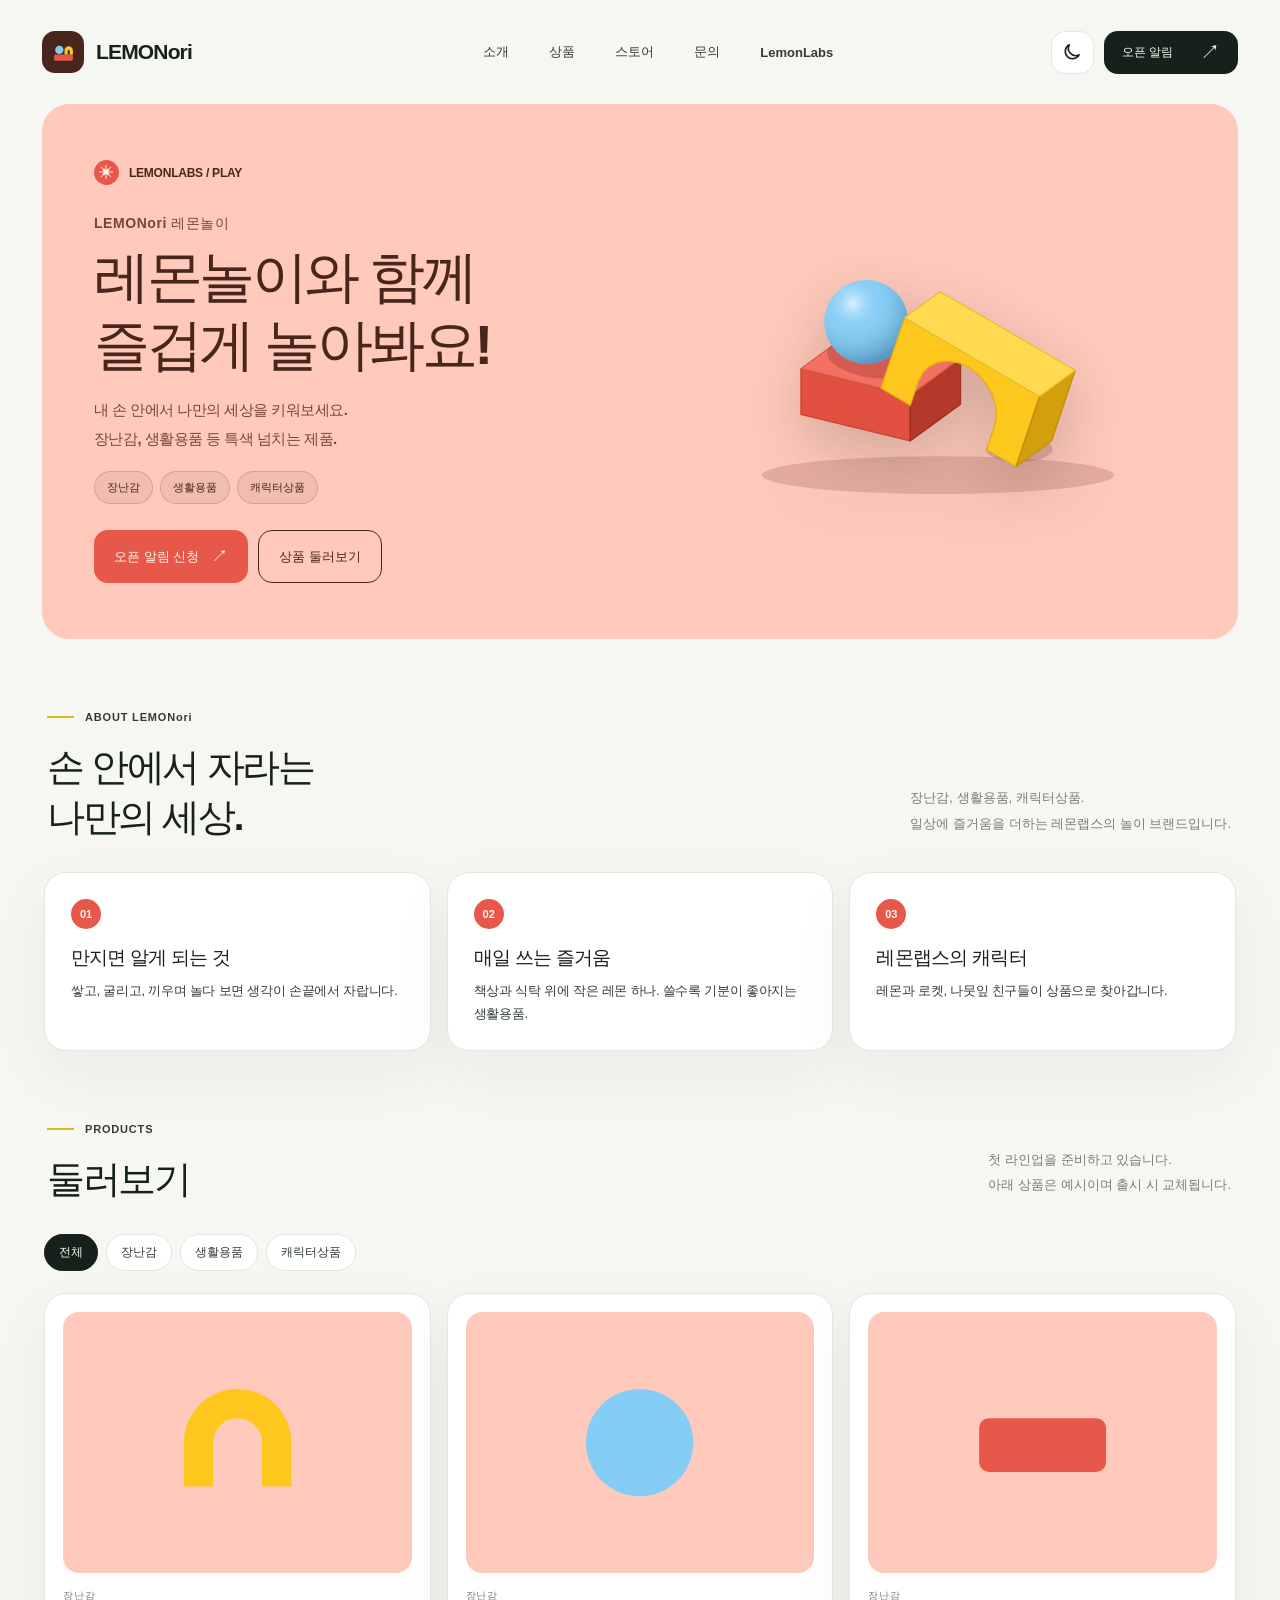
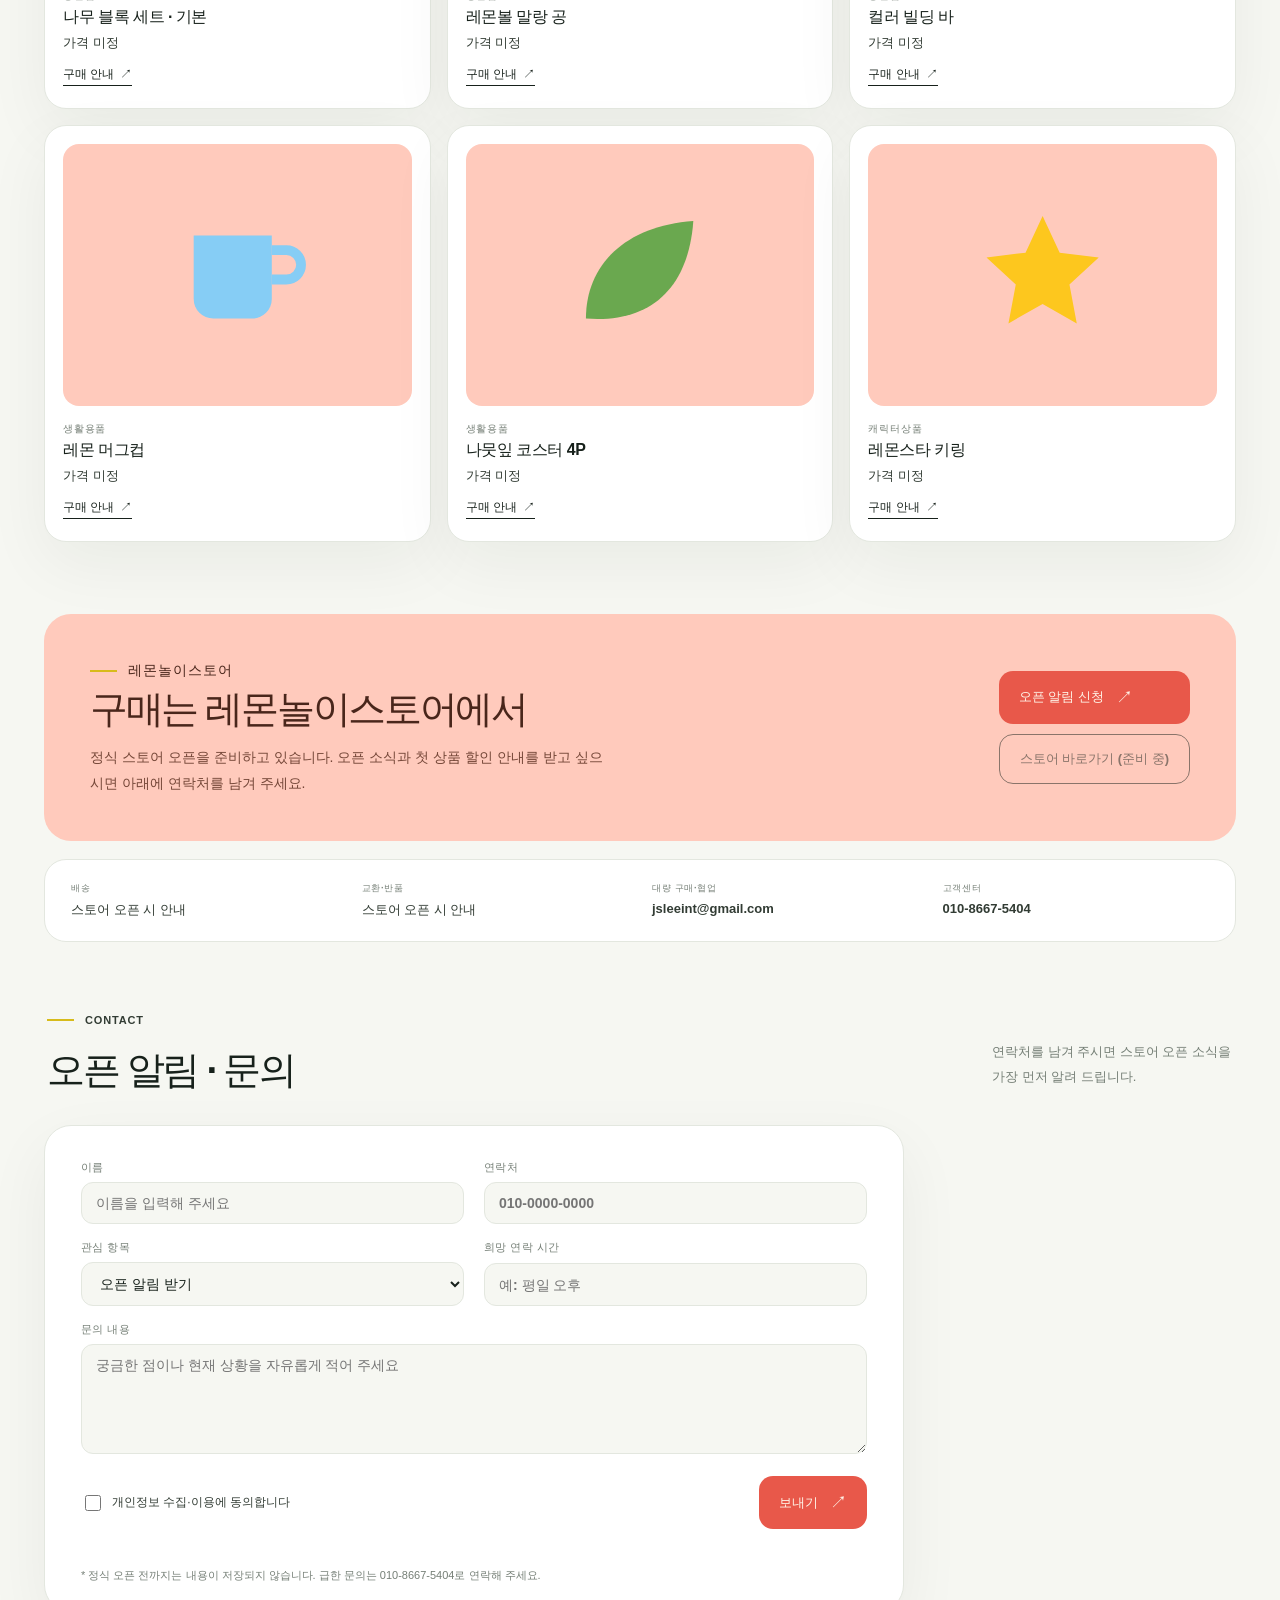
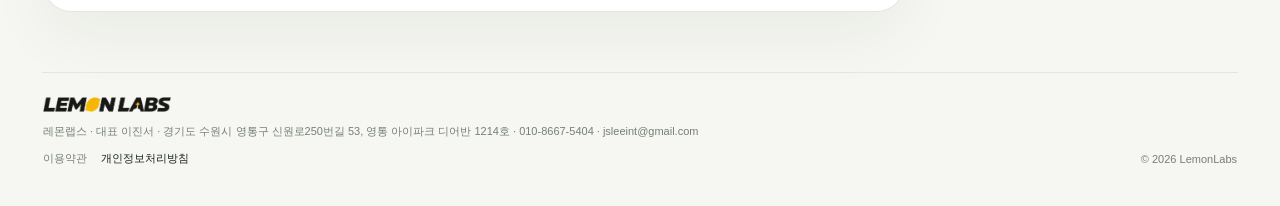
==== commit d5ad3fa8: "Draft: brand pages show their own icon and bold name in the header Co-Authored-By: Claude Fable 5.1 " ====
--- a/lemonori.html
+++ b/lemonori.html
@@ -14,10 +14,7 @@
   <a class="skip-link" href="#main">본문 바로가기</a>
   <div class="page-shell" id="top">
     <header class="site-header">
-      <a class="brand" href="index.html" aria-label="레몬랩스 홈으로">
-        <img src="assets/lemon-mark.png" alt="" width="42" height="42">
-        <img class="brand-wordmark wordmark-light" src="assets/lemon-wordmark.png" alt="" height="18"><img class="brand-wordmark wordmark-dark" src="assets/lemon-wordmark-dark.png" alt="" height="18">
-      </a>
+      <a class="brand brand-own" href="#top" aria-label="LEMONori 페이지 맨 위로"><span class="brand-icon step-store"><svg viewBox="0 0 24 24" aria-hidden="true"><rect x="3" y="14" width="18" height="6" rx="1.5" fill="#e8584a"/><circle cx="8" cy="9.5" r="4" fill="#86cdf5"/><path d="M13 14v-4a4 4 0 0 1 8 0v4h-3v-3.5a1 1 0 0 0-2 0V14z" fill="#fdc71e"/></svg></span><span class="brand-text">LEMONori</span></a>
       <nav class="desktop-nav" aria-label="주 메뉴"><a href="#about">소개</a><a href="#products">상품</a><a href="#store">스토어</a><a href="#apply">문의</a><a href="index.html">LemonLabs</a></nav>
       <div class="header-actions">
         <button class="icon-button theme-toggle" type="button" aria-label="다크 모드 켜기" title="테마 전환">
--- a/style.css
+++ b/style.css
@@ -432,6 +432,10 @@
 .brand-naite { --brand-bg: #16231f; --brand-ink: #f2f8ef; --brand-muted: #b9cbbf; --brand-accent: #fdc71e; --brand-accent-ink: #17211b; }
 .brand-naru { --brand-bg: #dfe4ff; --brand-ink: #1b2344; --brand-muted: #4f5c8a; --brand-accent: #1b2344; --brand-accent-ink: #eef1ff; }
 .brand-lemonori { --brand-bg: #ffcabc; --brand-ink: #49261b; --brand-muted: #754738; --brand-accent: #e8584a; --brand-accent-ink: #fff5e9; }
+.brand-own { gap: 12px; }
+.brand-own .brand-icon { width: 42px; height: 42px; border-radius: 13px; flex: none; }
+.brand-own .brand-icon svg { width: 25px; height: 25px; }
+.brand-text { font-size: 21px; font-weight: 900; letter-spacing: -.04em; color: var(--ink); }
 .brand-hero { display: grid; grid-template-columns: minmax(0, 1.15fr) minmax(0, 1fr); gap: 24px; align-items: center; background: var(--brand-bg); color: var(--brand-ink); padding: 56px 52px; min-height: 460px; }
 .brand-hero .eyebrow { color: var(--brand-ink); }
 .brand-hero .small-spark { background: var(--brand-accent); color: var(--brand-accent-ink); }
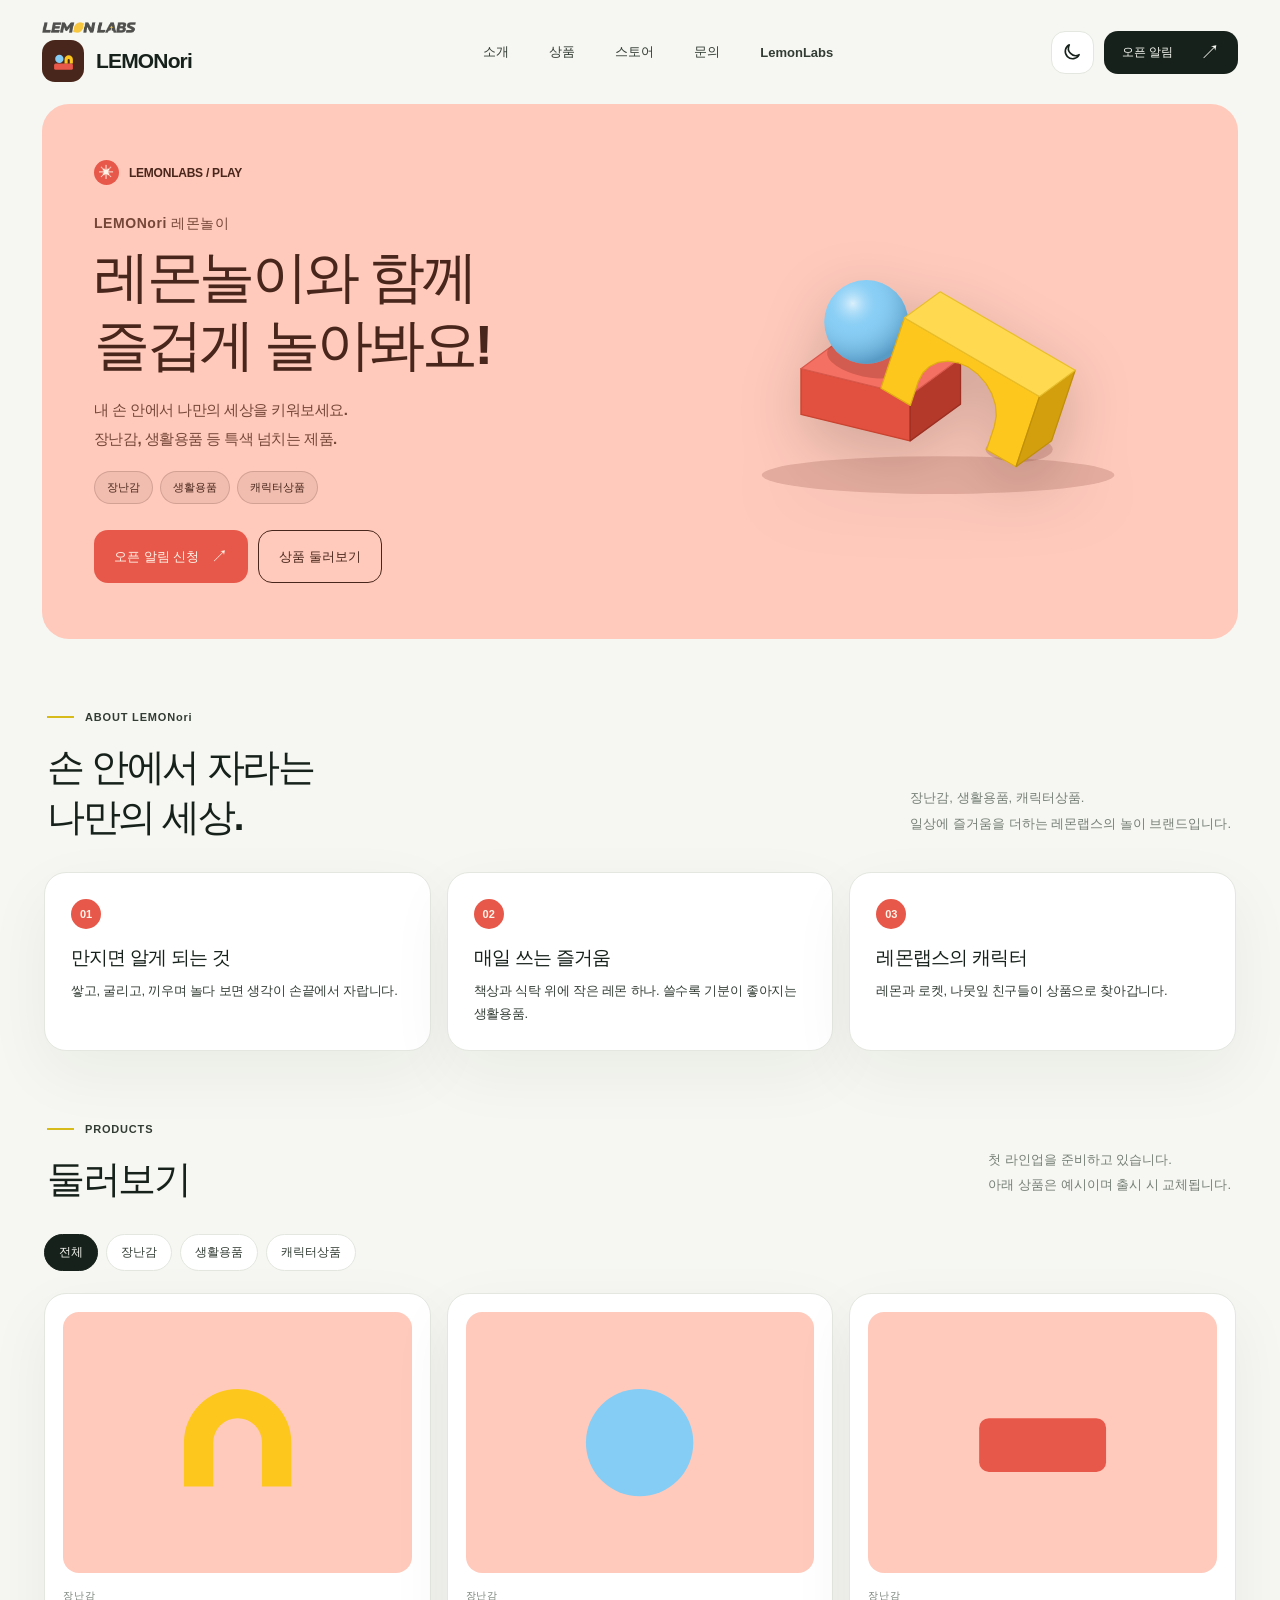
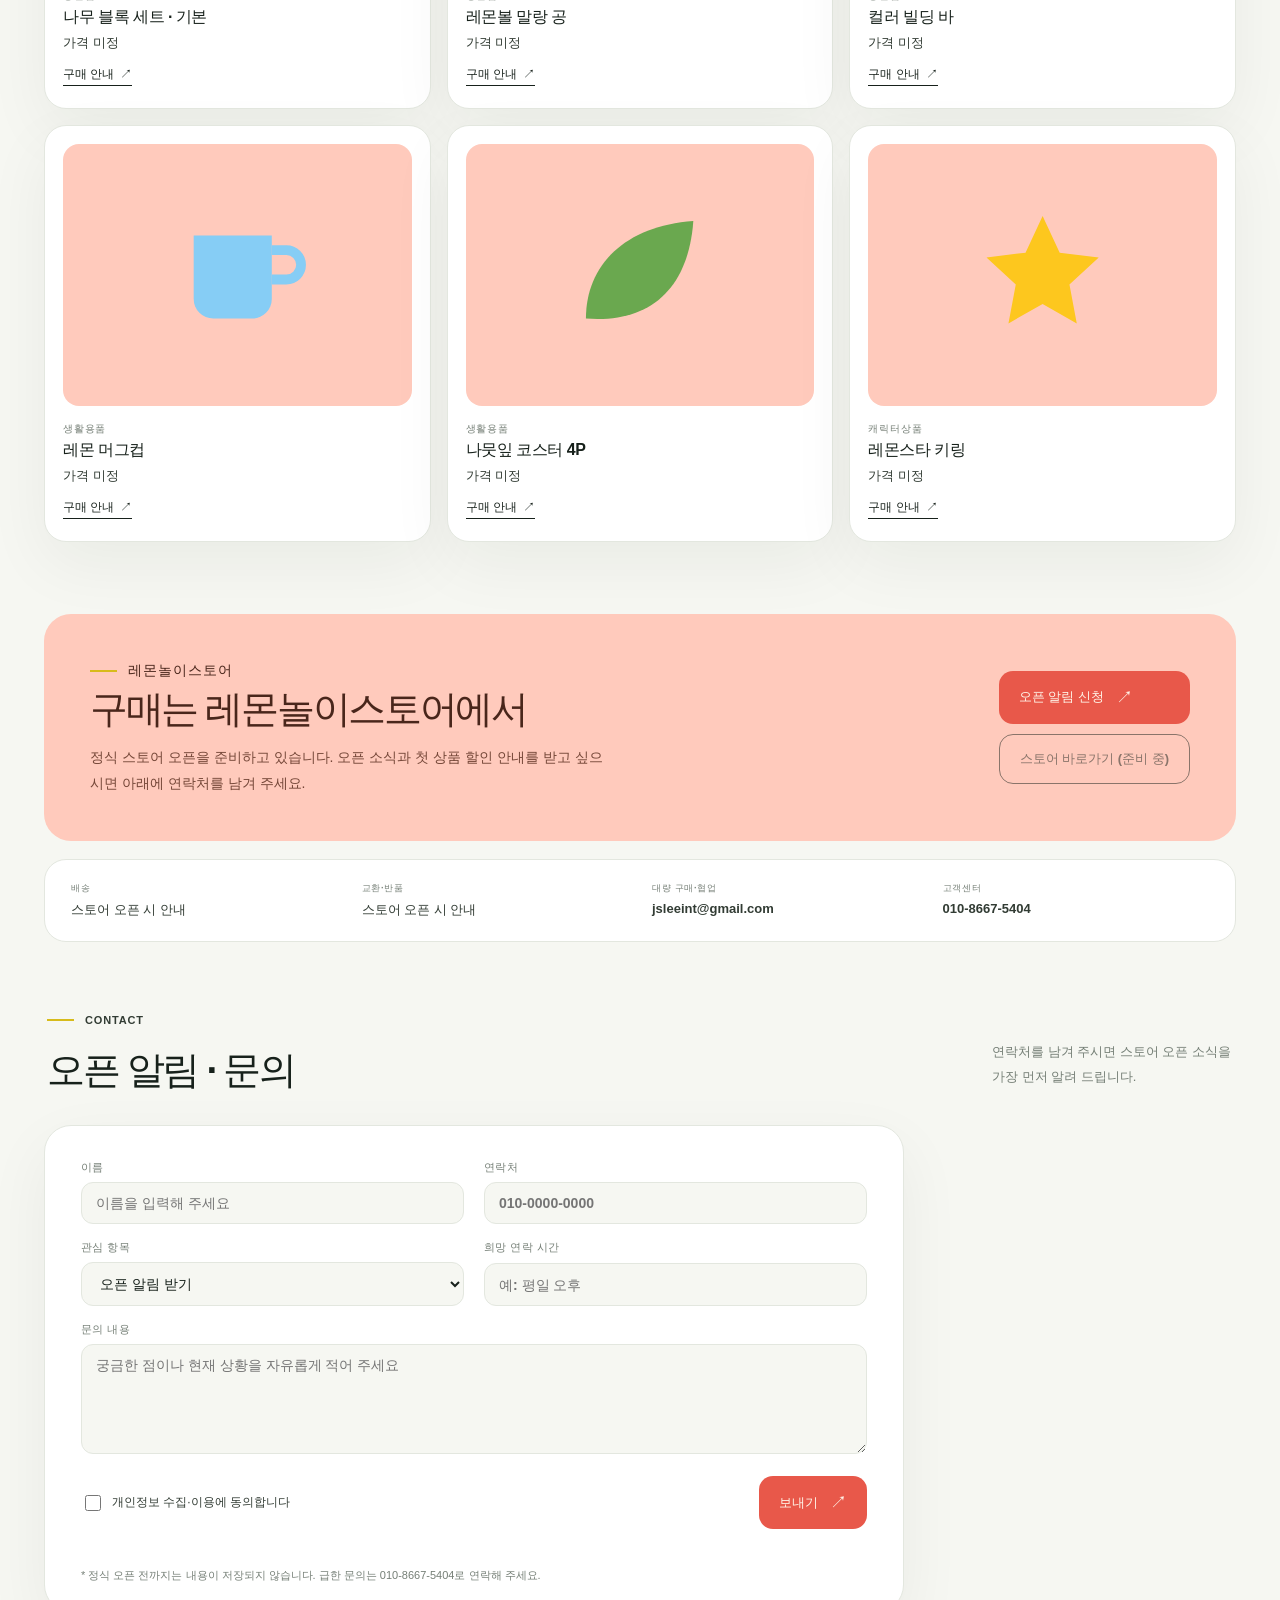
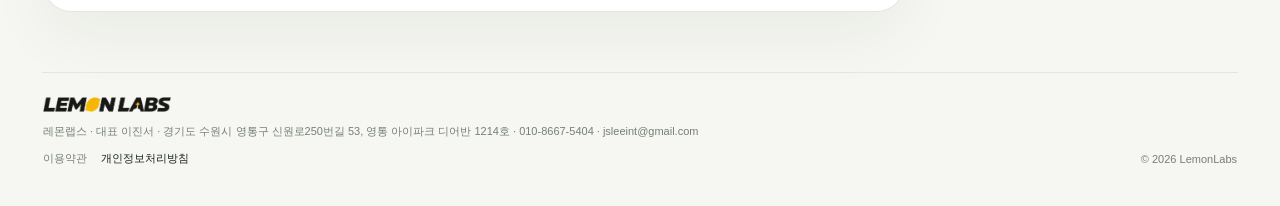
==== commit 1aad1a80: "Draft: small LemonLabs wordmark link above each brand logo Co-Authored-By: Claude Fable 5.1 <noreply" ====
--- a/lemonori.html
+++ b/lemonori.html
@@ -14,7 +14,7 @@
   <a class="skip-link" href="#main">본문 바로가기</a>
   <div class="page-shell" id="top">
     <header class="site-header">
-      <a class="brand brand-own" href="#top" aria-label="LEMONori 페이지 맨 위로"><span class="brand-icon step-store"><svg viewBox="0 0 24 24" aria-hidden="true"><rect x="3" y="14" width="18" height="6" rx="1.5" fill="#e8584a"/><circle cx="8" cy="9.5" r="4" fill="#86cdf5"/><path d="M13 14v-4a4 4 0 0 1 8 0v4h-3v-3.5a1 1 0 0 0-2 0V14z" fill="#fdc71e"/></svg></span><span class="brand-text">LEMONori</span></a>
+      <div class="brand-stack"><a class="parent-brand" href="index.html" aria-label="레몬랩스 메인으로"><img class="wordmark-light" src="assets/lemon-wordmark.png" alt="LemonLabs" height="11"><img class="wordmark-dark" src="assets/lemon-wordmark-dark.png" alt="LemonLabs" height="11"></a><a class="brand brand-own" href="#top" aria-label="LEMONori 페이지 맨 위로"><span class="brand-icon step-store"><svg viewBox="0 0 24 24" aria-hidden="true"><rect x="3" y="14" width="18" height="6" rx="1.5" fill="#e8584a"/><circle cx="8" cy="9.5" r="4" fill="#86cdf5"/><path d="M13 14v-4a4 4 0 0 1 8 0v4h-3v-3.5a1 1 0 0 0-2 0V14z" fill="#fdc71e"/></svg></span><span class="brand-text">LEMONori</span></a></div>
       <nav class="desktop-nav" aria-label="주 메뉴"><a href="#about">소개</a><a href="#products">상품</a><a href="#store">스토어</a><a href="#apply">문의</a><a href="index.html">LemonLabs</a></nav>
       <div class="header-actions">
         <button class="icon-button theme-toggle" type="button" aria-label="다크 모드 켜기" title="테마 전환">
--- a/style.css
+++ b/style.css
@@ -432,6 +432,10 @@
 .brand-naite { --brand-bg: #16231f; --brand-ink: #f2f8ef; --brand-muted: #b9cbbf; --brand-accent: #fdc71e; --brand-accent-ink: #17211b; }
 .brand-naru { --brand-bg: #dfe4ff; --brand-ink: #1b2344; --brand-muted: #4f5c8a; --brand-accent: #1b2344; --brand-accent-ink: #eef1ff; }
 .brand-lemonori { --brand-bg: #ffcabc; --brand-ink: #49261b; --brand-muted: #754738; --brand-accent: #e8584a; --brand-accent-ink: #fff5e9; }
+.brand-stack { display: flex; flex-direction: column; align-items: flex-start; gap: 7px; }
+.parent-brand { display: inline-flex; opacity: .75; transition: opacity .2s; }
+.parent-brand:hover { opacity: 1; }
+.parent-brand img { height: 11px; width: auto; vertical-align: top; }
 .brand-own { gap: 12px; }
 .brand-own .brand-icon { width: 42px; height: 42px; border-radius: 13px; flex: none; }
 .brand-own .brand-icon svg { width: 25px; height: 25px; }
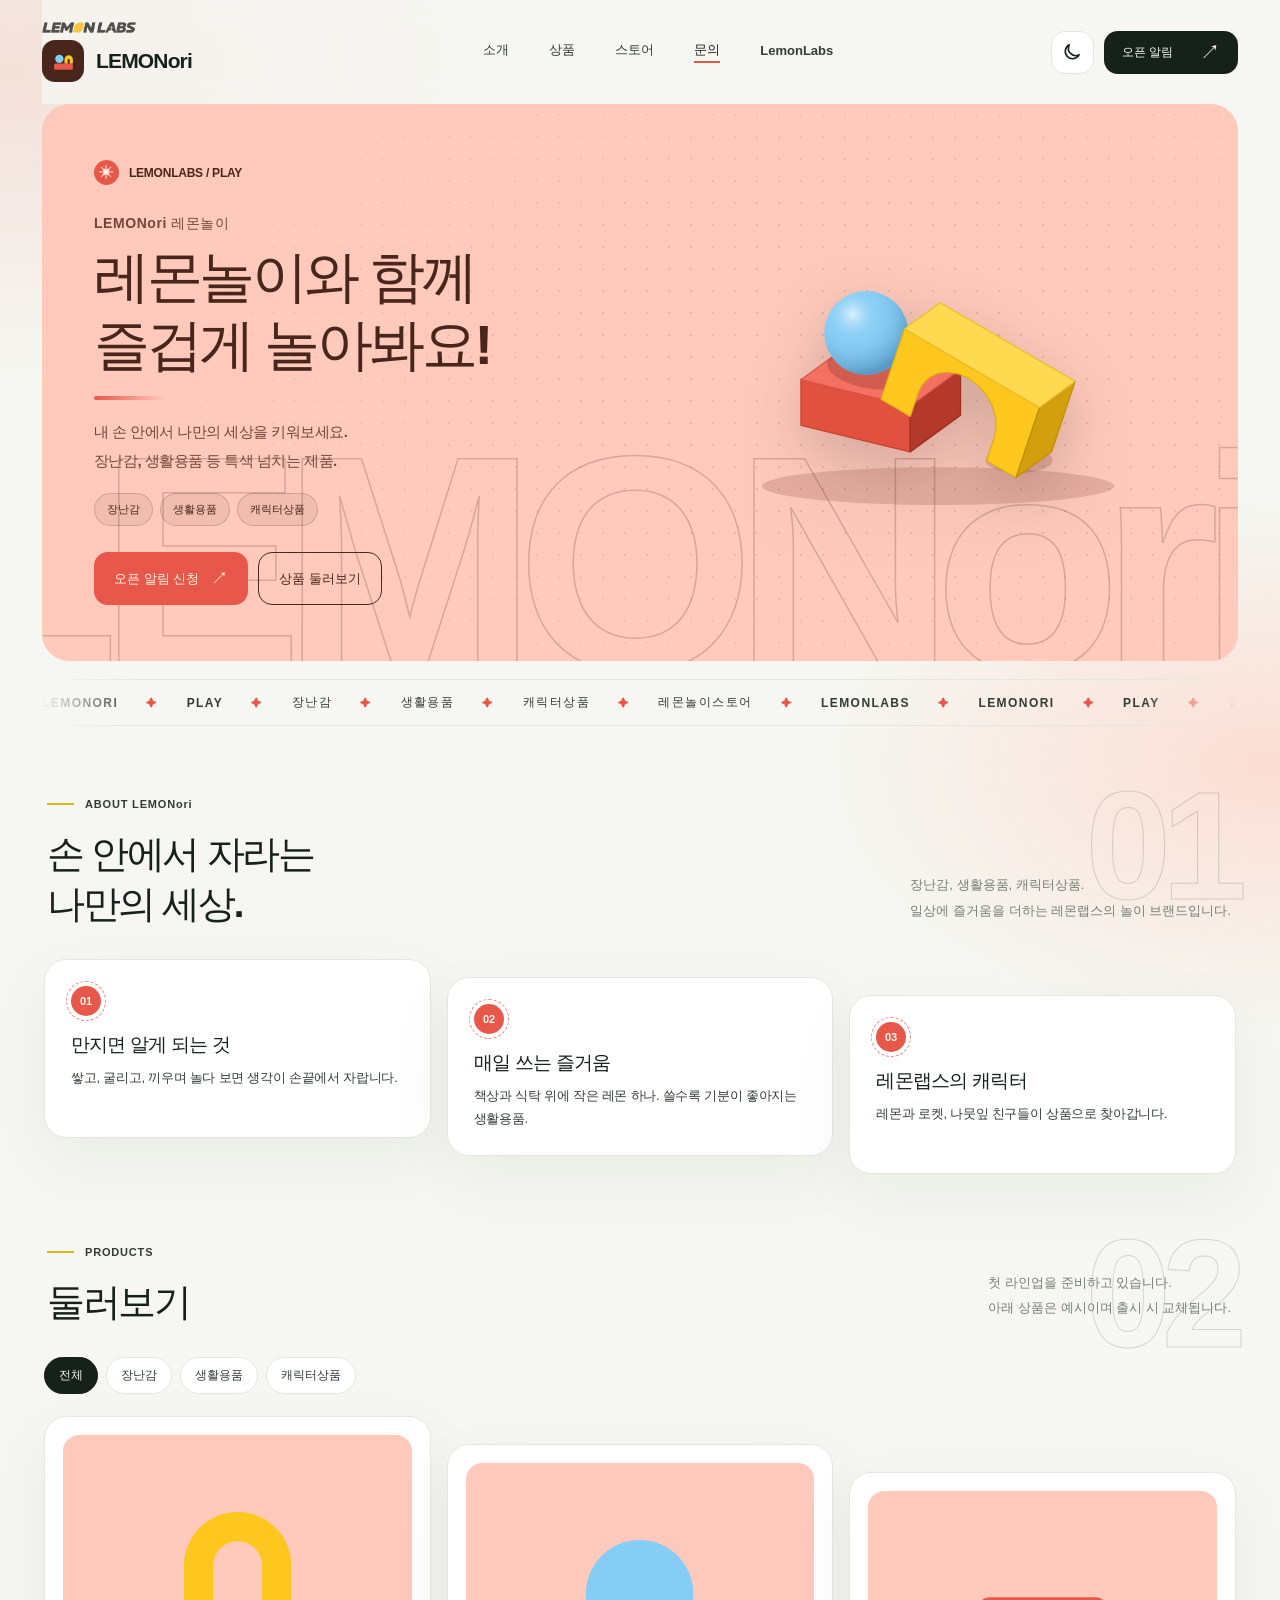
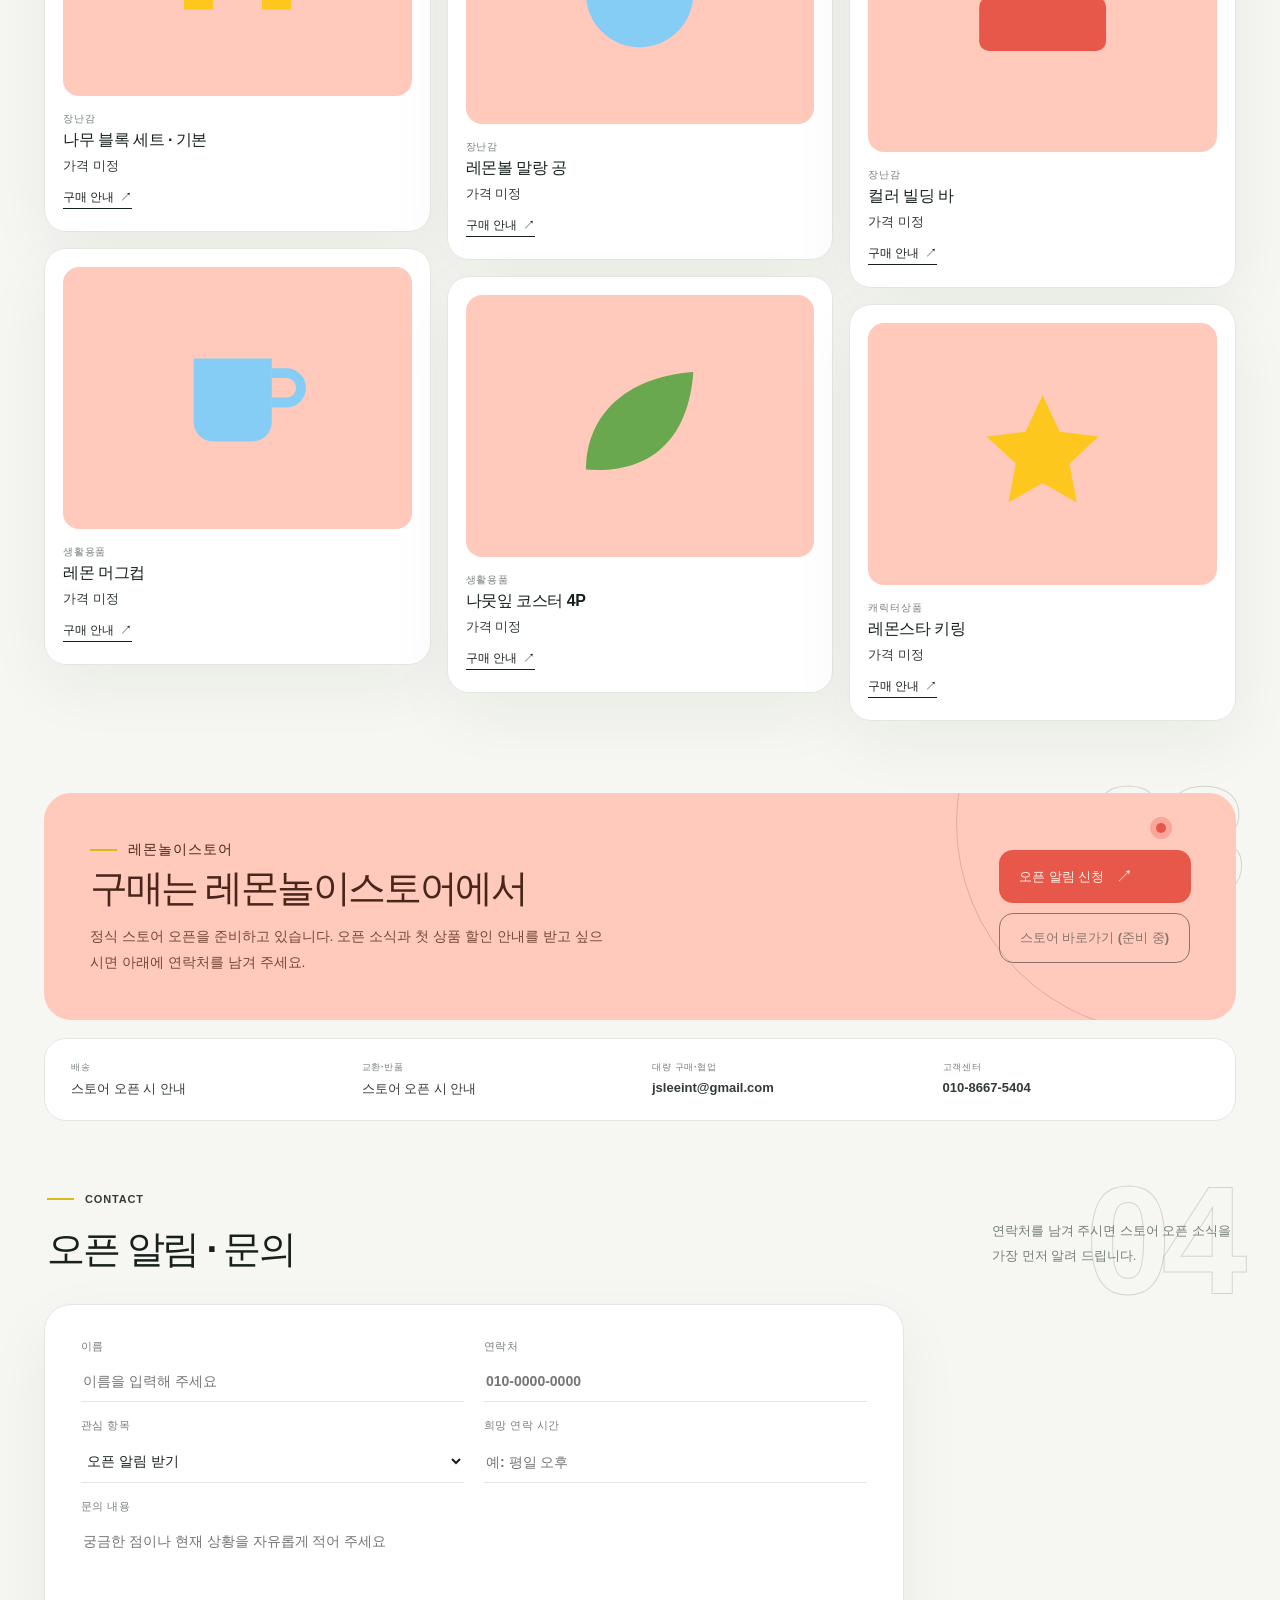
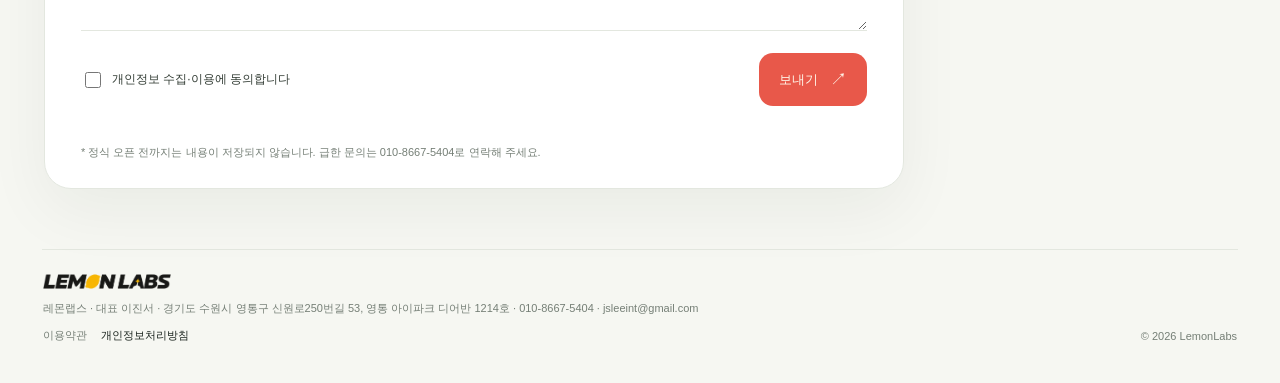
==== commit b4e69c3b: "Draft: brand pages v2, pointer-reactive motion and texture Sticky blurred header with scrollspy, her" ====
--- a/lemonori.html
+++ b/lemonori.html
@@ -21,7 +21,7 @@
           <svg class="moon-icon" viewBox="0 0 24 24" fill="none" stroke="currentColor" stroke-width="1.9" aria-hidden="true"><path d="M20.6 15.2A8.7 8.7 0 0 1 8.8 3.4a8.8 8.8 0 1 0 11.8 11.8Z" stroke-linejoin="round"/></svg>
           <svg class="sun-icon" viewBox="0 0 24 24" fill="none" stroke="currentColor" stroke-width="1.9" aria-hidden="true"><circle cx="12" cy="12" r="3.8"/><path stroke-linecap="round" d="M12 2v2m0 16v2M4.9 4.9l1.5 1.5m11.2 11.2 1.5 1.5M2 12h2m16 0h2M4.9 19.1l1.5-1.5M17.6 6.4l1.5-1.5"/></svg>
         </button>
-        <a class="header-cta" href="#apply">오픈 알림 <span aria-hidden="true">↗&#xFE0E;</span></a>
+        <a class="header-cta magnetic" href="#apply">오픈 알림 <span aria-hidden="true">↗&#xFE0E;</span></a>
         <button class="icon-button menu-toggle" type="button" aria-expanded="false" aria-controls="mobile-nav" aria-label="메뉴 열기">
           <svg viewBox="0 0 24 24" fill="none" stroke="currentColor" stroke-width="1.9" stroke-linecap="round" aria-hidden="true"><path d="M4 7h16M4 12h16M4 17h16"/></svg>
         </button>
@@ -30,7 +30,8 @@
     <nav class="mobile-nav" id="mobile-nav" aria-label="모바일 메뉴" hidden><a href="#about">소개 <span>↗&#xFE0E;</span></a><a href="#products">상품 <span>↗&#xFE0E;</span></a><a href="#store">스토어 <span>↗&#xFE0E;</span></a><a href="#apply">문의 <span>↗&#xFE0E;</span></a><a href="index.html">LemonLabs <span>↗&#xFE0E;</span></a></nav>
 
     <main id="main">
-      <section class="brand-hero tile reveal" aria-label="LEMONori 소개">
+      <section class="brand-hero tile reveal" data-spot aria-label="LEMONori 소개">
+        <div class="hero-spot" aria-hidden="true"></div><span class="hero-watermark" aria-hidden="true">LEMONori</span>
         <div class="brand-hero-copy">
           <div class="eyebrow"><span class="small-spark" aria-hidden="true">✳&#xFE0E;</span> LEMONLABS / PLAY</div>
           <p class="brand-name">LEMONori 레몬놀이</p>
@@ -38,11 +39,11 @@
           <p class="hero-description">내 손 안에서 나만의 세상을 키워보세요.<br>장난감, 생활용품 등 특색 넘치는 제품.</p>
           <div class="hero-tags"><span>장난감</span><span>생활용품</span><span>캐릭터상품</span></div>
           <div class="hero-actions">
-            <a class="primary-button" href="#apply">오픈 알림 신청 <span aria-hidden="true">↗&#xFE0E;</span></a>
-            <a class="ghost-button" href="#products">상품 둘러보기</a>
+            <a class="primary-button magnetic" href="#apply">오픈 알림 신청 <span aria-hidden="true">↗&#xFE0E;</span></a>
+            <a class="ghost-button magnetic" href="#products">상품 둘러보기</a>
           </div>
         </div>
-        <div class="brand-art" aria-hidden="true"><svg class="blocks-svg" viewBox="0 0 300 190" aria-hidden="true">
+        <div class="brand-art" aria-hidden="true" data-tilt="6"><svg class="blocks-svg" viewBox="0 0 300 190" aria-hidden="true">
                 <defs>
                   <radialGradient id="ballGloss" cx="34%" cy="28%" r="72%"><stop offset="0" stop-color="#ffffff" stop-opacity=".7"/><stop offset=".4" stop-color="#9fd8f8" stop-opacity=".1"/><stop offset="1" stop-color="#1f5f8c" stop-opacity=".45"/></radialGradient>
                 </defs>
@@ -68,16 +69,18 @@
               </svg></div>
       </section>
 
-      <section id="about" class="brand-section reveal" aria-labelledby="about-title">
+      <div class="ticker" aria-hidden="true"><div class="ticker-track"><span>LEMONori</span><i aria-hidden="true">✦&#xFE0E;</i><span>PLAY</span><i aria-hidden="true">✦&#xFE0E;</i><span>장난감</span><i aria-hidden="true">✦&#xFE0E;</i><span>생활용품</span><i aria-hidden="true">✦&#xFE0E;</i><span>캐릭터상품</span><i aria-hidden="true">✦&#xFE0E;</i><span>레몬놀이스토어</span><i aria-hidden="true">✦&#xFE0E;</i><span>LEMONLABS</span><i aria-hidden="true">✦&#xFE0E;</i><span>LEMONori</span><i aria-hidden="true">✦&#xFE0E;</i><span>PLAY</span><i aria-hidden="true">✦&#xFE0E;</i><span>장난감</span><i aria-hidden="true">✦&#xFE0E;</i><span>생활용품</span><i aria-hidden="true">✦&#xFE0E;</i><span>캐릭터상품</span><i aria-hidden="true">✦&#xFE0E;</i><span>레몬놀이스토어</span><i aria-hidden="true">✦&#xFE0E;</i><span>LEMONLABS</span><i aria-hidden="true">✦&#xFE0E;</i></div></div>
+
+      <section id="about" class="brand-section reveal" data-num="01" aria-labelledby="about-title">
         <div class="section-heading"><div><p class="section-kicker"><span class="kicker-line"></span> ABOUT LEMONori</p><h2 id="about-title">손 안에서 자라는<br>나만의 세상.</h2></div><p class="section-summary">장난감, 생활용품, 캐릭터상품.<br>일상에 즐거움을 더하는 레몬랩스의 놀이 브랜드입니다.</p></div>
-        <div class="value-grid">
+        <div class="value-grid stagger">
           <div class="value-card"><span class="value-num">01</span><h3>만지면 알게 되는 것</h3><p>쌓고, 굴리고, 끼우며 놀다 보면 생각이 손끝에서 자랍니다.</p></div>
           <div class="value-card"><span class="value-num">02</span><h3>매일 쓰는 즐거움</h3><p>책상과 식탁 위에 작은 레몬 하나. 쓸수록 기분이 좋아지는 생활용품.</p></div>
           <div class="value-card"><span class="value-num">03</span><h3>레몬랩스의 캐릭터</h3><p>레몬과 로켓, 나뭇잎 친구들이 상품으로 찾아갑니다.</p></div>
         </div>
       </section>
 
-      <section id="products" class="brand-section reveal" aria-labelledby="products-title">
+      <section id="products" class="brand-section reveal" data-num="02" aria-labelledby="products-title">
         <div class="section-heading"><div><p class="section-kicker"><span class="kicker-line"></span> PRODUCTS</p><h2 id="products-title">둘러보기</h2></div><p class="section-summary">첫 라인업을 준비하고 있습니다.<br>아래 상품은 예시이며 출시 시 교체됩니다.</p></div>
         <div class="filter-row" role="tablist" aria-label="카테고리">
           <button class="filter-chip is-active" type="button" data-filter="all">전체</button>
@@ -85,38 +88,38 @@
           <button class="filter-chip" type="button" data-filter="생활용품">생활용품</button>
           <button class="filter-chip" type="button" data-filter="캐릭터상품">캐릭터상품</button>
         </div>
-        <div class="product-grid">
-          <article class="product-card" data-cat="장난감">
+        <div class="product-grid stagger">
+          <article class="product-card" data-tilt="4" data-cat="장난감">
             <div class="product-thumb"><svg viewBox="0 0 80 80" aria-hidden="true"><path d="M18 58v-18a22 22 0 0 1 44 0v18h-12v-18a10 10 0 0 0-20 0v18z" fill="#fdc71e"/></svg></div>
             <p class="product-cat">장난감</p>
             <h3>나무 블록 세트 · 기본</h3>
             <p class="product-price">가격 미정</p>
             <a class="text-link" href="#store">구매 안내 <span aria-hidden="true">↗&#xFE0E;</span></a>
-          </article><article class="product-card" data-cat="장난감">
+          </article><article class="product-card" data-tilt="4" data-cat="장난감">
             <div class="product-thumb"><svg viewBox="0 0 80 80" aria-hidden="true"><circle cx="40" cy="40" r="22" fill="#86cdf5"/></svg></div>
             <p class="product-cat">장난감</p>
             <h3>레몬볼 말랑 공</h3>
             <p class="product-price">가격 미정</p>
             <a class="text-link" href="#store">구매 안내 <span aria-hidden="true">↗&#xFE0E;</span></a>
-          </article><article class="product-card" data-cat="장난감">
+          </article><article class="product-card" data-tilt="4" data-cat="장난감">
             <div class="product-thumb"><svg viewBox="0 0 80 80" aria-hidden="true"><rect x="14" y="30" width="52" height="22" rx="4" fill="#e8584a"/></svg></div>
             <p class="product-cat">장난감</p>
             <h3>컬러 빌딩 바</h3>
             <p class="product-price">가격 미정</p>
             <a class="text-link" href="#store">구매 안내 <span aria-hidden="true">↗&#xFE0E;</span></a>
-          </article><article class="product-card" data-cat="생활용품">
+          </article><article class="product-card" data-tilt="4" data-cat="생활용품">
             <div class="product-thumb"><svg viewBox="0 0 80 80" aria-hidden="true"><path d="M22 24h32v26a8 8 0 0 1-8 8H30a8 8 0 0 1-8-8z" fill="#86cdf5"/><path d="M54 30h6a6 6 0 0 1 0 12h-6" fill="none" stroke="#86cdf5" stroke-width="4"/></svg></div>
             <p class="product-cat">생활용품</p>
             <h3>레몬 머그컵</h3>
             <p class="product-price">가격 미정</p>
             <a class="text-link" href="#store">구매 안내 <span aria-hidden="true">↗&#xFE0E;</span></a>
-          </article><article class="product-card" data-cat="생활용품">
+          </article><article class="product-card" data-tilt="4" data-cat="생활용품">
             <div class="product-thumb"><svg viewBox="0 0 80 80" aria-hidden="true"><path d="M18 58C18 36 34 20 62 18c-2 28-18 42-44 40z" fill="#6aa84f"/></svg></div>
             <p class="product-cat">생활용품</p>
             <h3>나뭇잎 코스터 4P</h3>
             <p class="product-price">가격 미정</p>
             <a class="text-link" href="#store">구매 안내 <span aria-hidden="true">↗&#xFE0E;</span></a>
-          </article><article class="product-card" data-cat="캐릭터상품">
+          </article><article class="product-card" data-tilt="4" data-cat="캐릭터상품">
             <div class="product-thumb"><svg viewBox="0 0 80 80" aria-hidden="true"><path d="M40 16l7 15 16 2-12 11 3 16-14-8-14 8 3-16-12-11 16-2z" fill="#fdc71e"/></svg></div>
             <p class="product-cat">캐릭터상품</p>
             <h3>레몬스타 키링</h3>
@@ -126,7 +129,7 @@
         </div>
       </section>
 
-      <section id="store" class="brand-section store-section reveal" aria-labelledby="store-title">
+      <section id="store" class="brand-section store-section reveal" data-num="03" aria-labelledby="store-title">
         <div class="store-card">
           <div>
             <p class="section-kicker"><span class="kicker-line"></span> 레몬놀이스토어</p>
@@ -134,7 +137,7 @@
             <p>정식 스토어 오픈을 준비하고 있습니다. 오픈 소식과 첫 상품 할인 안내를 받고 싶으시면 아래에 연락처를 남겨 주세요.</p>
           </div>
           <div class="store-actions">
-            <a class="primary-button" href="#apply">오픈 알림 신청 <span aria-hidden="true">↗&#xFE0E;</span></a>
+            <a class="primary-button magnetic" href="#apply">오픈 알림 신청 <span aria-hidden="true">↗&#xFE0E;</span></a>
             <a class="ghost-button is-disabled" href="#store" aria-disabled="true">스토어 바로가기 (준비 중)</a>
           </div>
         </div>
@@ -146,7 +149,7 @@
         </dl>
       </section>
 
-<section id="apply" class="brand-section apply-section reveal" aria-labelledby="apply-title">
+<section id="apply" class="brand-section apply-section reveal" data-num="04" aria-labelledby="apply-title">
         <div class="section-heading"><div><p class="section-kicker"><span class="kicker-line"></span> CONTACT</p><h2 id="apply-title">오픈 알림 · 문의</h2></div><p class="section-summary">연락처를 남겨 주시면 스토어 오픈 소식을<br>가장 먼저 알려 드립니다.</p></div>
         <form class="apply-form" novalidate>
           <div class="form-grid">
@@ -158,7 +161,7 @@
           </div>
           <div class="form-actions">
             <label class="form-check"><input type="checkbox" name="agree" required> <span>개인정보 수집·이용에 동의합니다</span></label>
-            <button class="primary-button" type="submit">보내기 <span aria-hidden="true">↗&#xFE0E;</span></button>
+            <button class="primary-button magnetic" type="submit">보내기 <span aria-hidden="true">↗&#xFE0E;</span></button>
           </div>
           <p class="form-note" role="status" aria-live="polite"></p>
           <p class="form-hint">* 정식 오픈 전까지는 내용이 저장되지 않습니다. 급한 문의는 010-8667-5404로 연락해 주세요.</p>
@@ -169,9 +172,10 @@
     <footer class="site-footer brand-footer">
       <a class="footer-brand" href="index.html" aria-label="레몬랩스 홈으로"><img class="footer-wordmark wordmark-light" src="assets/lemon-wordmark.png" alt="" height="15"><img class="footer-wordmark wordmark-dark" src="assets/lemon-wordmark-dark.png" alt="" height="15"></a>
       <span class="footer-biz">레몬랩스 · 대표 이진서 · 경기도 수원시 영통구 신원로250번길 53, 영통 아이파크 디어반 1214호 · 010-8667-5404 · jsleeint@gmail.com</span>
-      <span class="footer-links"><a href="#">이용약관</a><a href="#"><strong>개인정보처리방침</strong></a></span>
+      <span class="footer-links"><a href="terms.html">이용약관</a><a href="privacy.html"><strong>개인정보처리방침</strong></a></span>
       <span>© <span id="year">2026</span> LemonLabs</span>
     </footer>
   </div>
+  <div class="cursor-ring" aria-hidden="true"></div>
 </body>
 </html>
--- a/style.css
+++ b/style.css
@@ -570,3 +570,152 @@
   .info-grid { grid-template-columns: 1fr; }
   .brand-art svg { max-width: 300px; }
 }
+
+/* ===== Legal pages ===== */
+.legal-main { max-width: 760px; margin: 20px auto 0; }
+.legal-head h1 { margin: 14px 0 10px; font-size: clamp(30px, 4vw, 44px); letter-spacing: -.06em; font-weight: 900; }
+.legal-meta { margin: 0 0 34px; font-size: 12px; color: var(--muted); font-weight: 700; }
+.legal-body { background: var(--tile); border: 1px solid var(--border); border-radius: var(--radius); padding: 40px 44px; box-shadow: var(--shadow); font-size: 14px; line-height: 1.9; color: var(--ink-soft); letter-spacing: -.01em; }
+.legal-body h2 { margin: 34px 0 10px; font-size: 16px; letter-spacing: -.03em; color: var(--ink); font-weight: 900; }
+.legal-body h2:first-of-type { margin-top: 0; }
+.legal-intro { margin: 0 0 30px; padding-bottom: 24px; border-bottom: 1px solid var(--border); color: var(--ink); }
+.legal-body p { margin: 0 0 10px; }
+.legal-body ol, .legal-body ul { margin: 0 0 10px; padding-left: 22px; }
+.legal-body li { margin-bottom: 6px; }
+.legal-body a { color: var(--ink); border-bottom: 1px solid currentColor; }
+.legal-note { padding: 14px 16px; border-radius: 12px; background: var(--soft); font-size: 13px; }
+.legal-contact { margin-top: 26px !important; font-size: 12px; color: var(--muted); }
+.legal-contact-list { list-style: none; padding-left: 0 !important; }
+@media (max-width: 760px) { .legal-body { padding: 26px 22px; } }
+
+/* ===== Brand pages v2: motion & texture ===== */
+.brand-page { --ease: cubic-bezier(.2,.8,.2,1); }
+.brand-page .site-header { position: sticky; top: 0; z-index: 60; background: color-mix(in srgb, var(--page) 78%, transparent); backdrop-filter: blur(12px); -webkit-backdrop-filter: blur(12px); }
+.brand-page .desktop-nav a { position: relative; padding-bottom: 4px; }
+.brand-page .desktop-nav a::after { content: ""; position: absolute; left: 0; bottom: 0; height: 2px; width: 100%; background: var(--brand-accent); transform: scaleX(0); transform-origin: left; transition: transform .35s var(--ease); }
+.brand-page .desktop-nav a:hover::after, .brand-page .desktop-nav a.is-active::after { transform: scaleX(1); }
+.brand-page .desktop-nav a:hover { opacity: 1; }
+.brand-page .desktop-nav a.is-active { color: var(--ink); }
+
+/* ambient background */
+.brand-page::before { content: ""; position: fixed; inset: -20%; z-index: -1; pointer-events: none; background: radial-gradient(40% 35% at 15% 20%, color-mix(in srgb, var(--brand-accent) 14%, transparent), transparent 70%), radial-gradient(35% 30% at 85% 75%, color-mix(in srgb, var(--brand-bg) 55%, transparent), transparent 70%); animation: auroraDrift 26s ease-in-out infinite alternate; }
+@keyframes auroraDrift { from { transform: translate3d(-2%, -1%, 0) rotate(0deg); } to { transform: translate3d(2%, 2%, 0) rotate(3deg); } }
+
+/* hero */
+.brand-hero { position: relative; overflow: hidden; isolation: isolate; }
+.brand-hero::before { content: ""; position: absolute; inset: 0; z-index: 0; pointer-events: none; background-image: radial-gradient(color-mix(in srgb, var(--brand-ink) 22%, transparent) 1px, transparent 1.4px); background-size: 22px 22px; mask-image: radial-gradient(70% 80% at 70% 50%, #000 30%, transparent 100%); -webkit-mask-image: radial-gradient(70% 80% at 70% 50%, #000 30%, transparent 100%); opacity: .55; }
+.hero-spot { position: absolute; inset: 0; z-index: 0; pointer-events: none; background: radial-gradient(360px circle at var(--mx, 70%) var(--my, 40%), color-mix(in srgb, var(--brand-accent) 28%, transparent), transparent 70%); opacity: 0; transition: opacity .6s; }
+.brand-hero:hover .hero-spot { opacity: 1; }
+.hero-watermark { position: absolute; right: -2%; bottom: -10%; z-index: 0; font-size: clamp(120px, 24vw, 320px); font-weight: 900; letter-spacing: -.07em; line-height: 1; color: transparent; -webkit-text-stroke: 1.5px color-mix(in srgb, var(--brand-ink) 22%, transparent); pointer-events: none; user-select: none; white-space: nowrap; }
+.brand-hero-copy, .brand-art { position: relative; z-index: 1; }
+.brand-art { perspective: 900px; }
+.brand-art svg { transform-style: preserve-3d; transition: transform .35s var(--ease); animation: artFloat 7s ease-in-out infinite; will-change: transform; }
+@keyframes artFloat { 0%, 100% { translate: 0 0; } 50% { translate: 0 -10px; } }
+.brand-hero h1 { position: relative; }
+.brand-hero h1::after { content: ""; display: block; width: 72px; height: 4px; margin-top: 18px; border-radius: 4px; background: linear-gradient(90deg, var(--brand-accent), transparent); animation: lineGrow 1.2s var(--ease) both .3s; transform-origin: left; }
+@keyframes lineGrow { from { transform: scaleX(0); } to { transform: scaleX(1); } }
+.brand-hero .hero-tags span { transition: background .25s, color .25s, transform .25s; }
+.brand-hero .hero-tags span:hover { background: var(--brand-accent); color: var(--brand-accent-ink); transform: translateY(-2px); }
+
+/* ticker */
+.ticker { overflow: hidden; margin: 18px 0 0; padding: 14px 0; border-top: 1px solid var(--border); border-bottom: 1px solid var(--border); mask-image: linear-gradient(90deg, transparent, #000 8%, #000 92%, transparent); -webkit-mask-image: linear-gradient(90deg, transparent, #000 8%, #000 92%, transparent); }
+.ticker-track { display: flex; width: max-content; gap: 28px; align-items: center; animation: tickerMove 38s linear infinite; font-size: 12px; font-weight: 850; letter-spacing: .12em; color: var(--ink-soft); text-transform: uppercase; }
+.ticker-track i { font-style: normal; color: var(--brand-accent); font-size: 11px; }
+.ticker:hover .ticker-track { animation-play-state: paused; }
+@keyframes tickerMove { to { transform: translateX(-50%); } }
+
+/* section index numbers */
+.brand-section { position: relative; }
+.brand-section[data-num]::before { content: attr(data-num); position: absolute; right: 0; top: 44px; font-size: clamp(80px, 12vw, 160px); line-height: 1; font-weight: 900; letter-spacing: -.06em; color: transparent; -webkit-text-stroke: 1px color-mix(in srgb, var(--ink) 16%, transparent); pointer-events: none; z-index: 0; }
+.brand-section > * { position: relative; z-index: 1; }
+
+/* staggered, tilting cards */
+.program-grid > :nth-child(2), .product-grid > :nth-child(3n+2) { translate: 0 28px; }
+.program-grid > :nth-child(3), .product-grid > :nth-child(3n) { translate: 0 56px; }
+.program-grid, .product-grid { padding-bottom: 56px; }
+.value-grid > :nth-child(2) { translate: 0 18px; }
+.value-grid > :nth-child(3) { translate: 0 36px; }
+.value-grid { padding-bottom: 36px; }
+.value-card, .program-card, .product-card { position: relative; transition: transform .45s var(--ease), box-shadow .45s var(--ease), border-color .3s; transform-style: preserve-3d; }
+.value-card::after, .program-card::after, .product-card::after { content: ""; position: absolute; inset: 0; border-radius: inherit; pointer-events: none; background: linear-gradient(135deg, color-mix(in srgb, var(--brand-accent) 35%, transparent), transparent 45%); opacity: 0; transition: opacity .4s; }
+.value-card:hover, .program-card:hover, .product-card:hover { box-shadow: 0 28px 60px color-mix(in srgb, var(--brand-accent) 22%, rgba(0,0,0,.12)); border-color: color-mix(in srgb, var(--brand-accent) 60%, var(--border)); }
+.value-card:hover::after, .program-card:hover::after, .product-card:hover::after { opacity: 1; }
+.value-card:hover { transform: translateY(-8px) rotate(-.6deg); }
+[data-tilt] { transition: transform .35s var(--ease); }
+.value-num { position: relative; }
+.value-num::after { content: ""; position: absolute; inset: -5px; border-radius: 50%; border: 1px dashed color-mix(in srgb, var(--brand-accent) 70%, transparent); animation: spinSlow 14s linear infinite; }
+@keyframes spinSlow { to { rotate: 360deg; } }
+
+/* spec-sheet fact lists */
+.fact-list li { display: grid; grid-template-columns: auto 1fr auto; align-items: baseline; gap: 10px; }
+.fact-list li::after { content: ""; order: 2; border-bottom: 1px dotted color-mix(in srgb, var(--ink) 30%, transparent); translate: 0 -4px; }
+.fact-list span { order: 1; font-size: 10px; letter-spacing: .1em; text-transform: uppercase; }
+.fact-list strong { order: 3; }
+
+/* timeline step flow */
+.step-flow { position: relative; padding-top: 26px; }
+.step-flow::before, .step-flow::after { content: ""; position: absolute; left: 14px; right: 14px; top: 13px; height: 2px; background: var(--border); border-radius: 2px; }
+.step-flow::after { right: auto; width: 0; background: var(--brand-accent); transition: width 1.6s var(--ease) .2s; }
+.brand-section.is-visible .step-flow::after { width: calc(100% - 28px); }
+.step-flow li { position: relative; background: transparent; border: 1px solid var(--border); transition: transform .4s var(--ease), background .3s; }
+.step-flow li:hover { transform: translateY(-6px); background: var(--tile); }
+.step-flow li > span { position: absolute; top: -40px; left: 18px; background: var(--brand-accent); color: var(--brand-accent-ink); box-shadow: 0 0 0 6px var(--page); }
+
+/* events */
+.event-list li { transition: transform .4s var(--ease), border-color .3s; }
+.event-list li:hover { transform: translateX(8px); border-color: var(--brand-accent); }
+
+/* products */
+.product-thumb { position: relative; overflow: hidden; }
+.product-thumb::after { content: ""; position: absolute; inset: 0; background: radial-gradient(60% 60% at 50% 60%, rgba(255,255,255,.35), transparent 70%); opacity: 0; transition: opacity .4s; }
+.product-thumb svg { transition: transform .5s var(--ease); }
+.product-card:hover .product-thumb svg { transform: translateY(-10px) rotate(-7deg) scale(1.1); }
+.product-card:hover .product-thumb::after { opacity: 1; }
+.filter-chip { transition: background .25s, color .25s, transform .25s; }
+.filter-chip:hover { transform: translateY(-2px); }
+
+/* store card */
+.store-card { position: relative; overflow: hidden; }
+.store-card::before { content: ""; position: absolute; width: 420px; height: 420px; right: -140px; top: -180px; border-radius: 50%; border: 1px solid color-mix(in srgb, var(--brand-ink) 18%, transparent); animation: spinSlow 40s linear infinite; }
+.store-card::after { content: ""; position: absolute; width: 10px; height: 10px; border-radius: 50%; background: var(--brand-accent); right: 70px; top: 30px; box-shadow: 0 0 0 6px color-mix(in srgb, var(--brand-accent) 30%, transparent); animation: orbitDot 40s linear infinite; }
+@keyframes orbitDot { from { transform: rotate(0deg) translateX(210px) rotate(0deg); } to { transform: rotate(360deg) translateX(210px) rotate(-360deg); } }
+
+/* form */
+.apply-form { position: relative; overflow: hidden; }
+.apply-form::before { content: ""; position: absolute; inset: 0; background: linear-gradient(120deg, transparent 40%, color-mix(in srgb, var(--brand-accent) 10%, transparent) 50%, transparent 60%); translate: -100% 0; transition: translate 1.4s var(--ease); pointer-events: none; }
+.apply-form:hover::before { translate: 100% 0; }
+.apply-form input, .apply-form select, .apply-form textarea { border-radius: 0; border-width: 0 0 1px 0; background: transparent; padding-left: 2px; padding-right: 2px; transition: border-color .3s, box-shadow .3s; }
+.apply-form input:focus-visible, .apply-form select:focus-visible, .apply-form textarea:focus-visible { outline: none; border-color: var(--brand-accent); box-shadow: inset 0 -2px 0 var(--brand-accent); }
+.form-grid label > span { transition: color .3s; }
+.form-grid label:focus-within > span { color: var(--ink); }
+
+/* buttons */
+.magnetic { will-change: transform; transition: transform .25s var(--ease), box-shadow .25s; }
+.primary-button { position: relative; overflow: hidden; }
+.primary-button::before { content: ""; position: absolute; inset: 0; background: linear-gradient(120deg, transparent 30%, rgba(255,255,255,.35) 50%, transparent 70%); translate: -120% 0; transition: translate .7s var(--ease); }
+.primary-button:hover::before { translate: 120% 0; }
+
+/* stagger reveal */
+body:has(.reveal.is-visible) .brand-section.reveal:not(.is-visible) .stagger > * { opacity: 0; transform: translateY(22px); }
+.brand-section.is-visible .stagger > * { opacity: 1; transition: opacity .7s var(--ease), transform .7s var(--ease); }
+.stagger > :nth-child(1) { transition-delay: .05s; } .stagger > :nth-child(2) { transition-delay: .15s; } .stagger > :nth-child(3) { transition-delay: .25s; } .stagger > :nth-child(4) { transition-delay: .35s; } .stagger > :nth-child(5) { transition-delay: .45s; } .stagger > :nth-child(6) { transition-delay: .55s; }
+
+/* cursor ring (fine pointers only) */
+.cursor-ring { position: fixed; left: 0; top: 0; width: 34px; height: 34px; border-radius: 50%; border: 1.5px solid var(--brand-accent); pointer-events: none; z-index: 999; translate: -50% -50%; opacity: 0; transition: width .25s, height .25s, opacity .3s, background .25s; mix-blend-mode: multiply; }
+:root[data-theme="dark"] .cursor-ring { mix-blend-mode: screen; }
+.cursor-ring.is-on { opacity: .9; }
+.cursor-ring.is-hover { width: 56px; height: 56px; background: color-mix(in srgb, var(--brand-accent) 18%, transparent); }
+@media (pointer: coarse) { .cursor-ring { display: none; } }
+
+@media (max-width: 960px) {
+  .program-grid > :nth-child(n), .product-grid > :nth-child(n), .value-grid > :nth-child(n) { translate: 0 0; }
+  .program-grid, .product-grid, .value-grid { padding-bottom: 0; }
+  .hero-watermark { font-size: 34vw; bottom: -6%; }
+  .brand-section[data-num]::before { font-size: 80px; top: 30px; }
+  .store-card::before, .store-card::after { display: none; }
+}
+@media (prefers-reduced-motion: reduce) {
+  .ticker-track { animation: none; }
+  .brand-art svg { animation: none; }
+  .brand-page::before { animation: none; }
+}
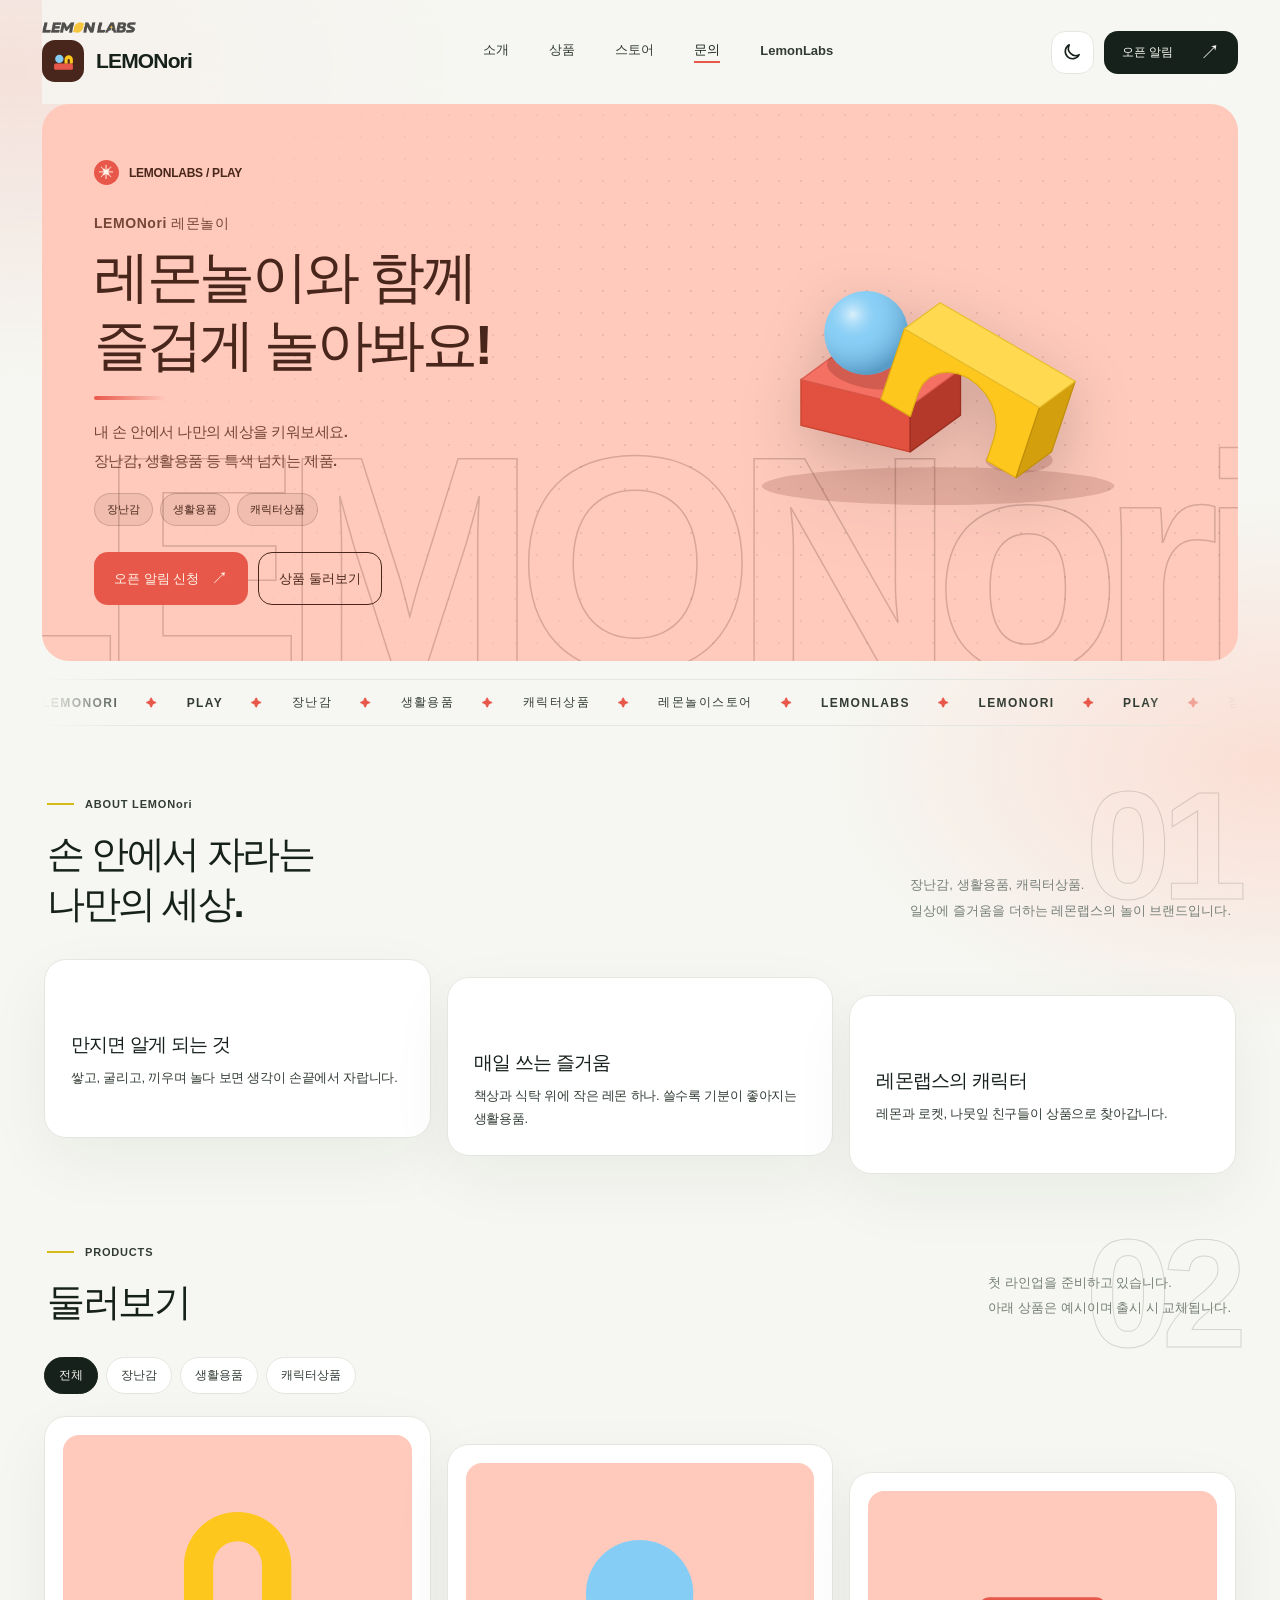
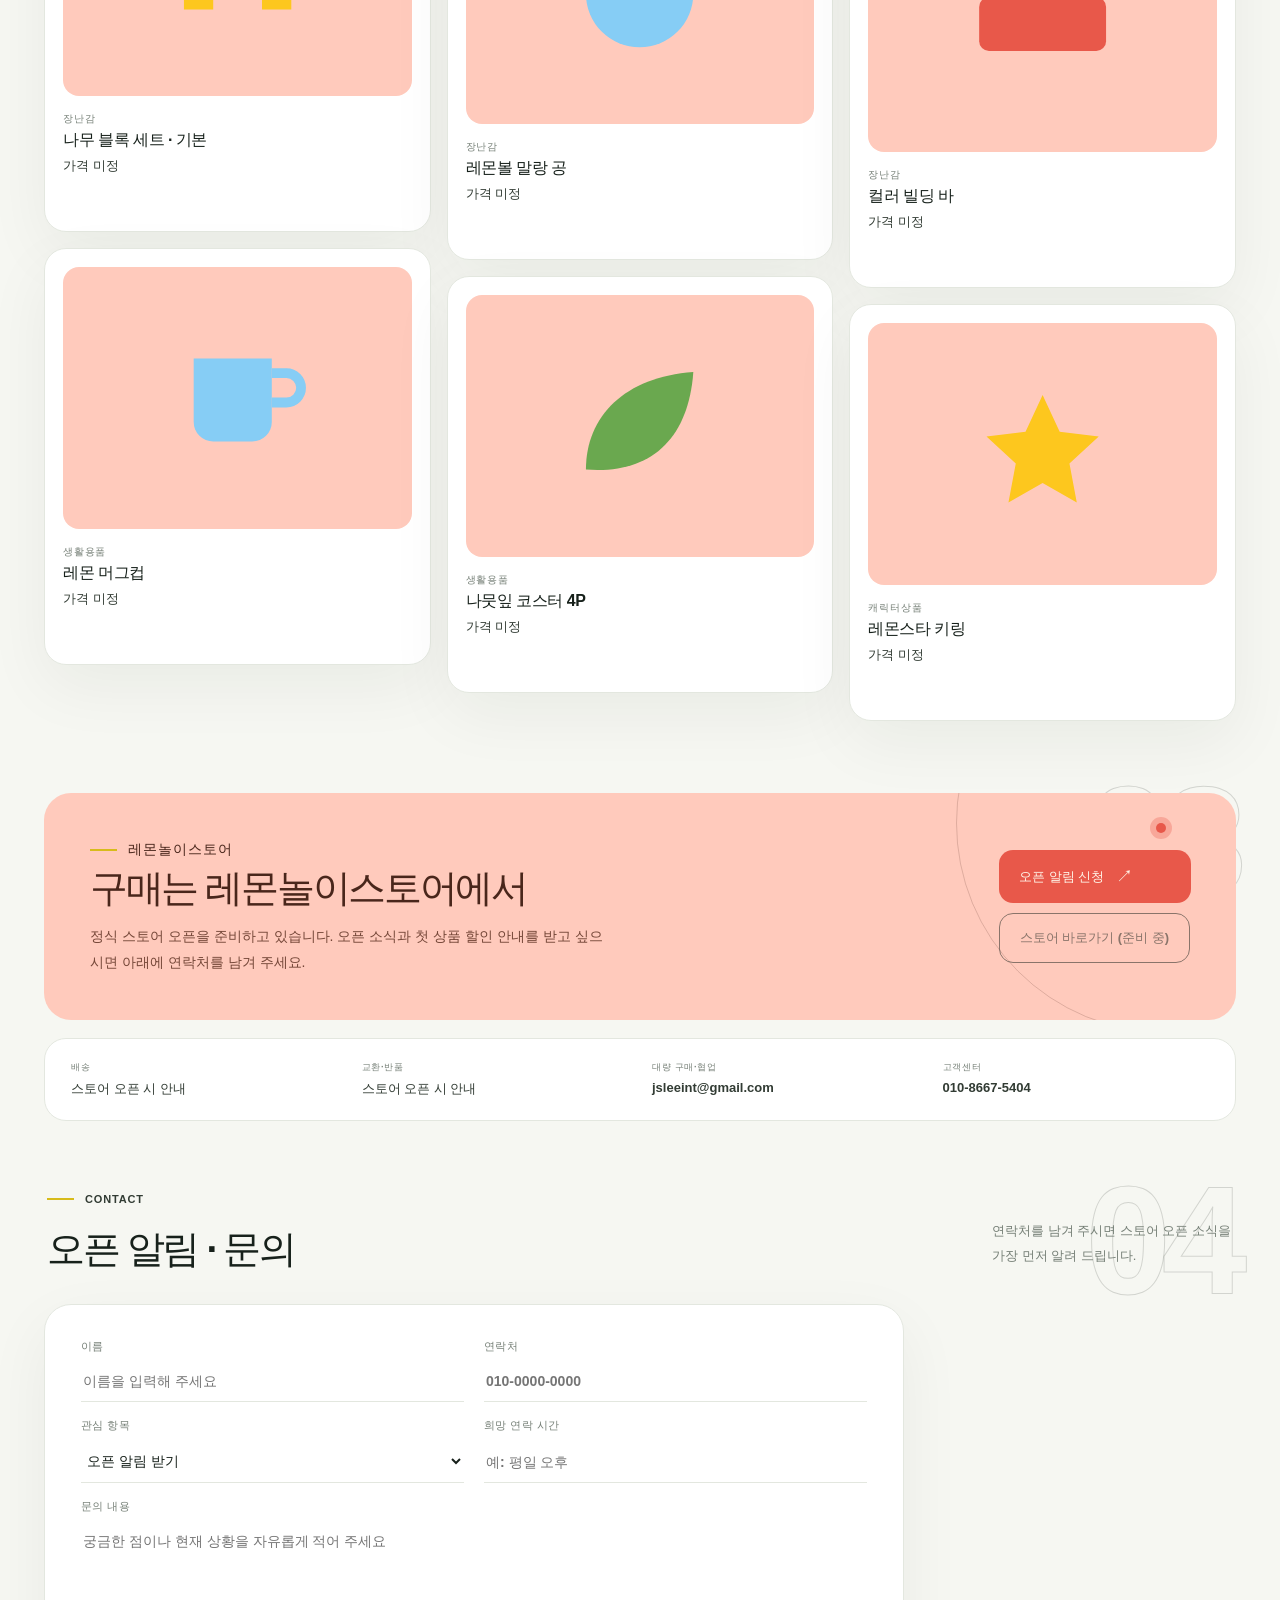
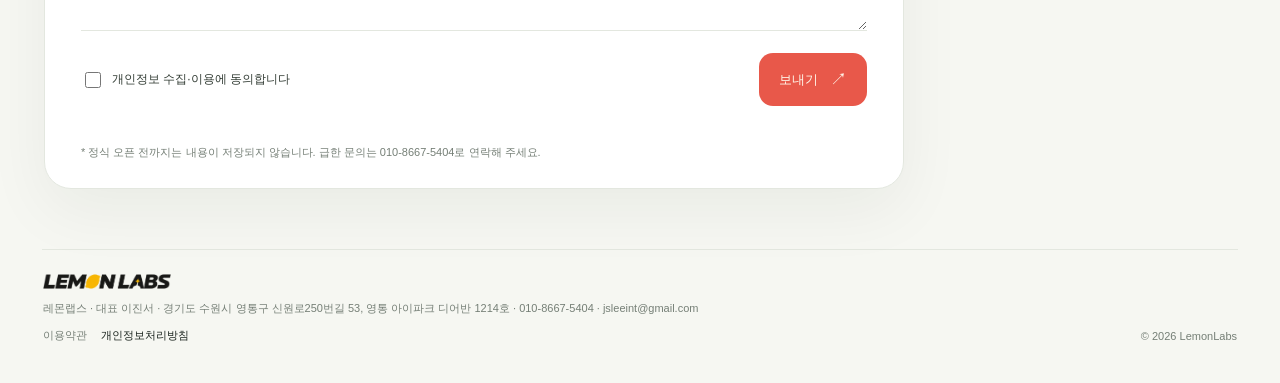
==== commit 50189d49: "Draft: remove the cursor ring effect Co-Authored-By: Claude Fable 5.1 <noreply@anthropic.com> Claude" ====
--- a/lemonori.html
+++ b/lemonori.html
@@ -176,6 +176,5 @@
       <span>© <span id="year">2026</span> LemonLabs</span>
     </footer>
   </div>
-  <div class="cursor-ring" aria-hidden="true"></div>
 </body>
 </html>
--- a/style.css
+++ b/style.css
@@ -700,13 +700,6 @@
 .brand-section.is-visible .stagger > * { opacity: 1; transition: opacity .7s var(--ease), transform .7s var(--ease); }
 .stagger > :nth-child(1) { transition-delay: .05s; } .stagger > :nth-child(2) { transition-delay: .15s; } .stagger > :nth-child(3) { transition-delay: .25s; } .stagger > :nth-child(4) { transition-delay: .35s; } .stagger > :nth-child(5) { transition-delay: .45s; } .stagger > :nth-child(6) { transition-delay: .55s; }
 
-/* cursor ring (fine pointers only) */
-.cursor-ring { position: fixed; left: 0; top: 0; width: 34px; height: 34px; border-radius: 50%; border: 1.5px solid var(--brand-accent); pointer-events: none; z-index: 999; translate: -50% -50%; opacity: 0; transition: width .25s, height .25s, opacity .3s, background .25s; mix-blend-mode: multiply; }
-:root[data-theme="dark"] .cursor-ring { mix-blend-mode: screen; }
-.cursor-ring.is-on { opacity: .9; }
-.cursor-ring.is-hover { width: 56px; height: 56px; background: color-mix(in srgb, var(--brand-accent) 18%, transparent); }
-@media (pointer: coarse) { .cursor-ring { display: none; } }
-
 @media (max-width: 960px) {
   .program-grid > :nth-child(n), .product-grid > :nth-child(n), .value-grid > :nth-child(n) { translate: 0 0; }
   .program-grid, .product-grid, .value-grid { padding-bottom: 0; }
